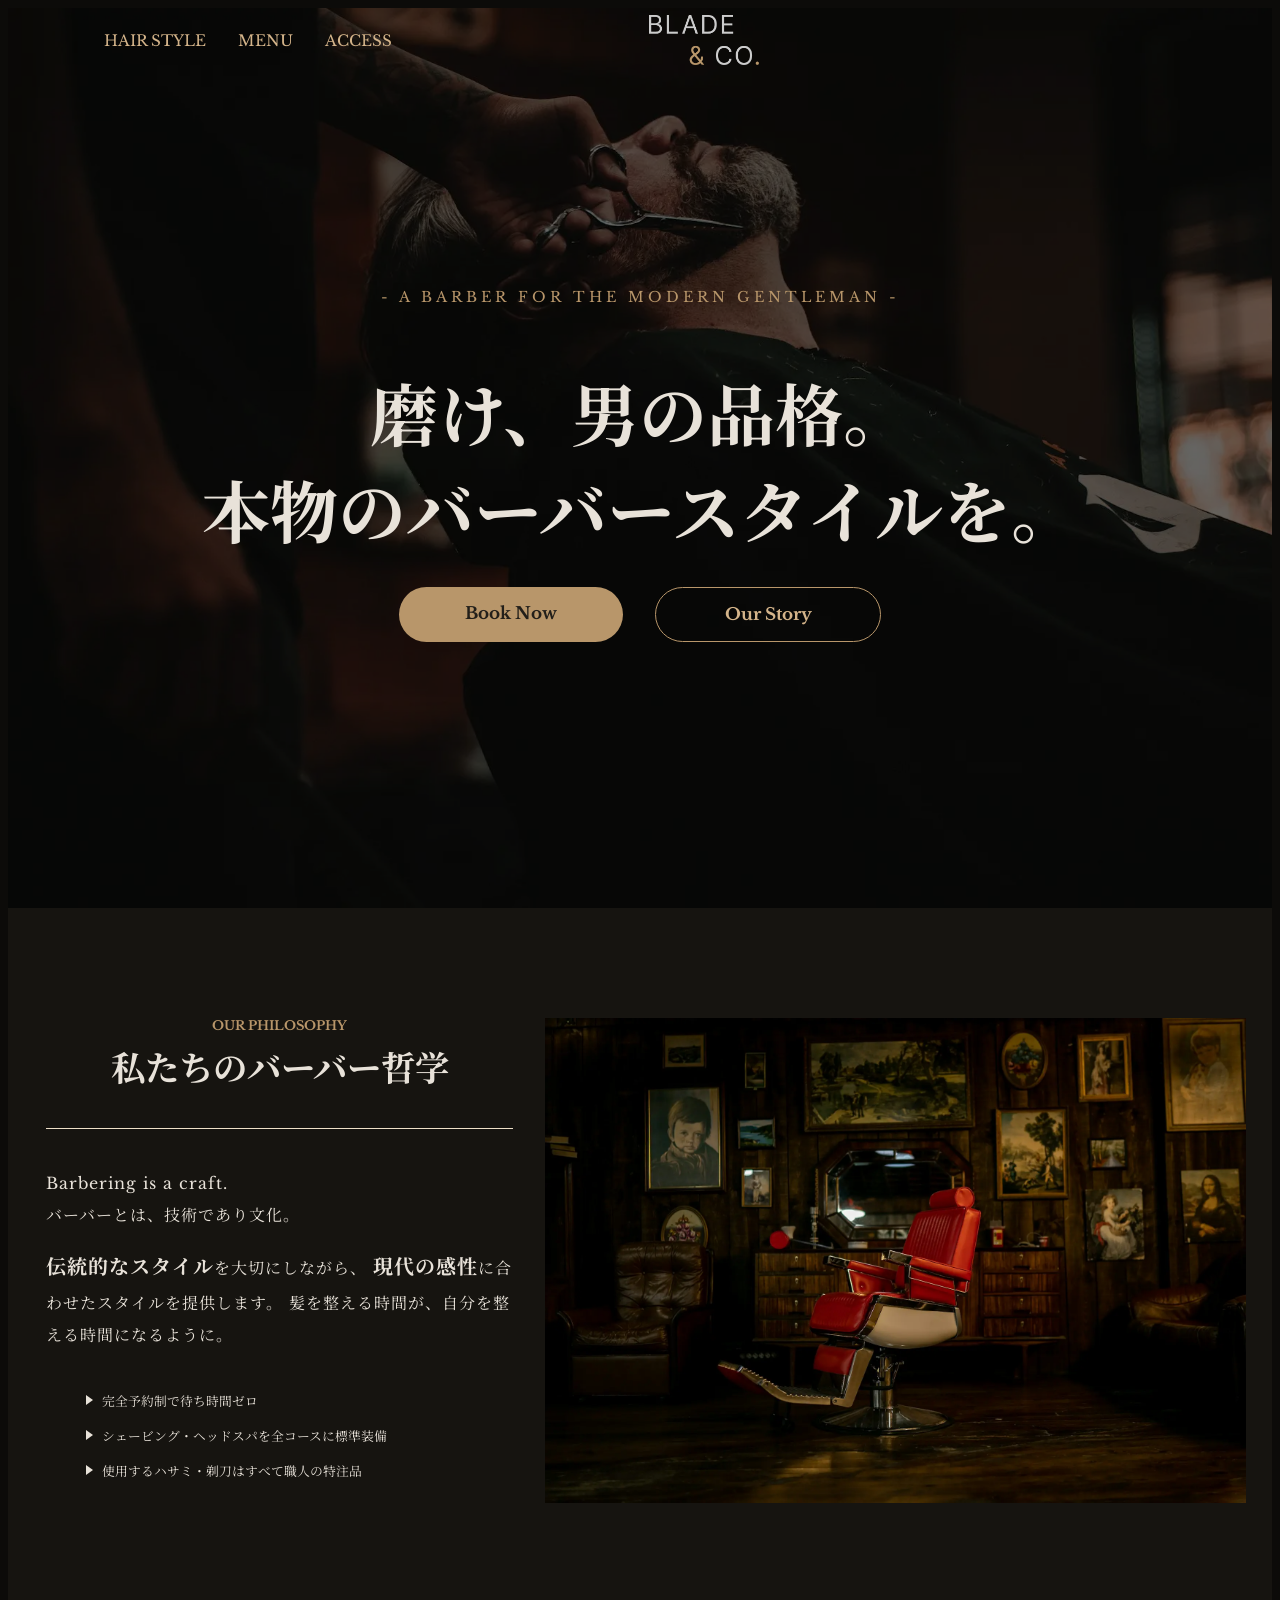
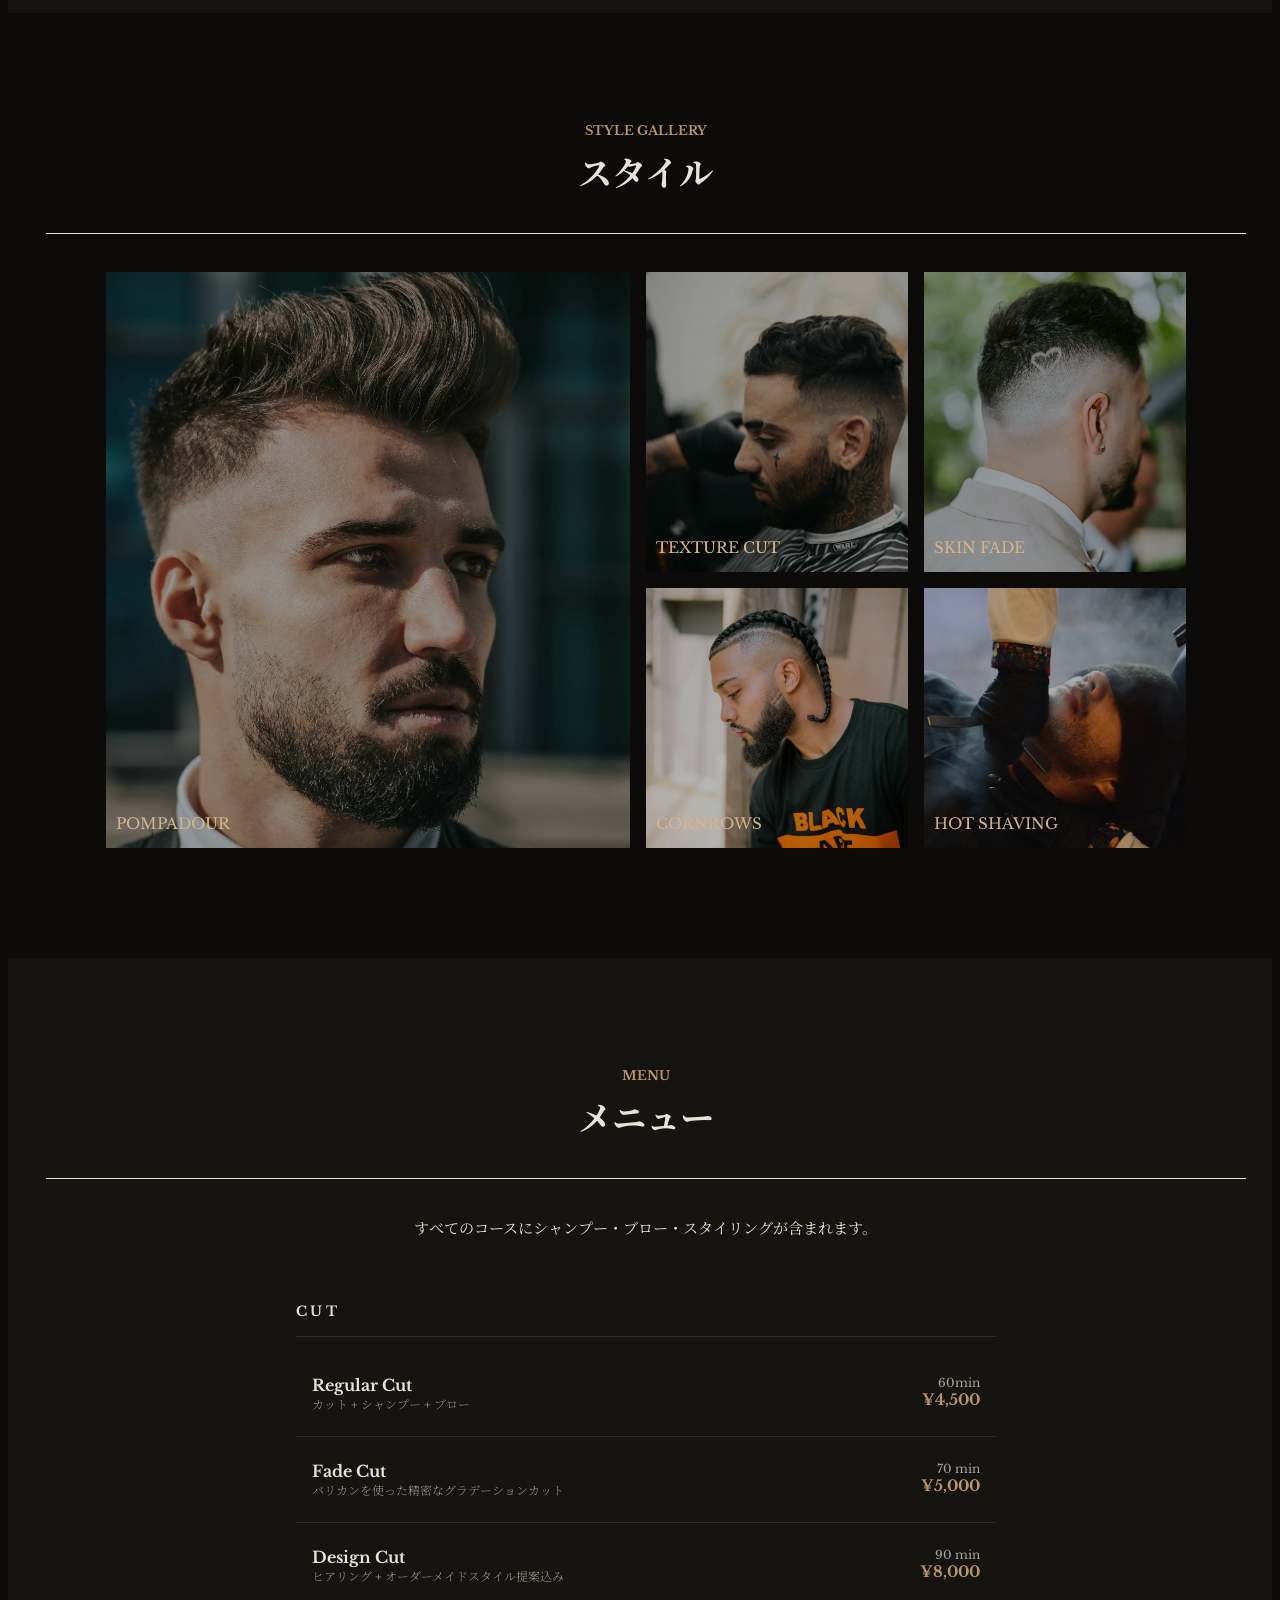
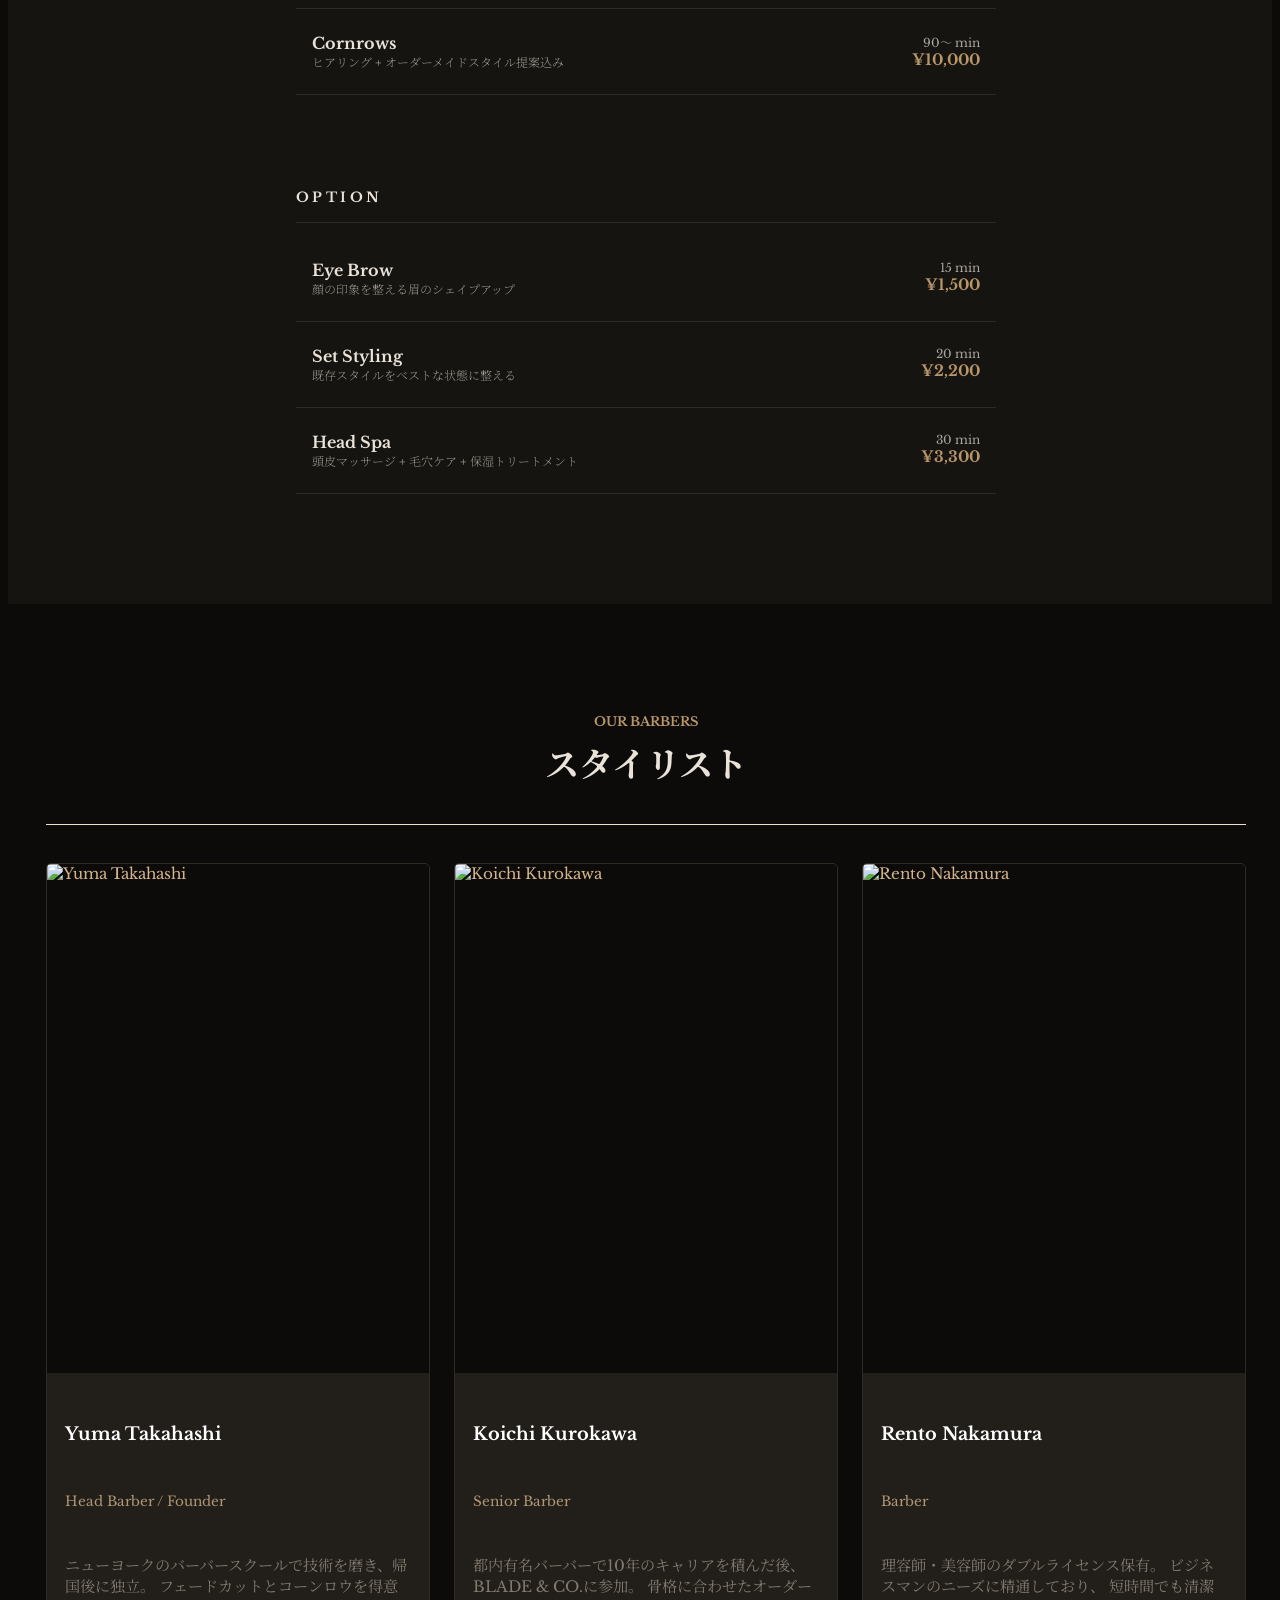
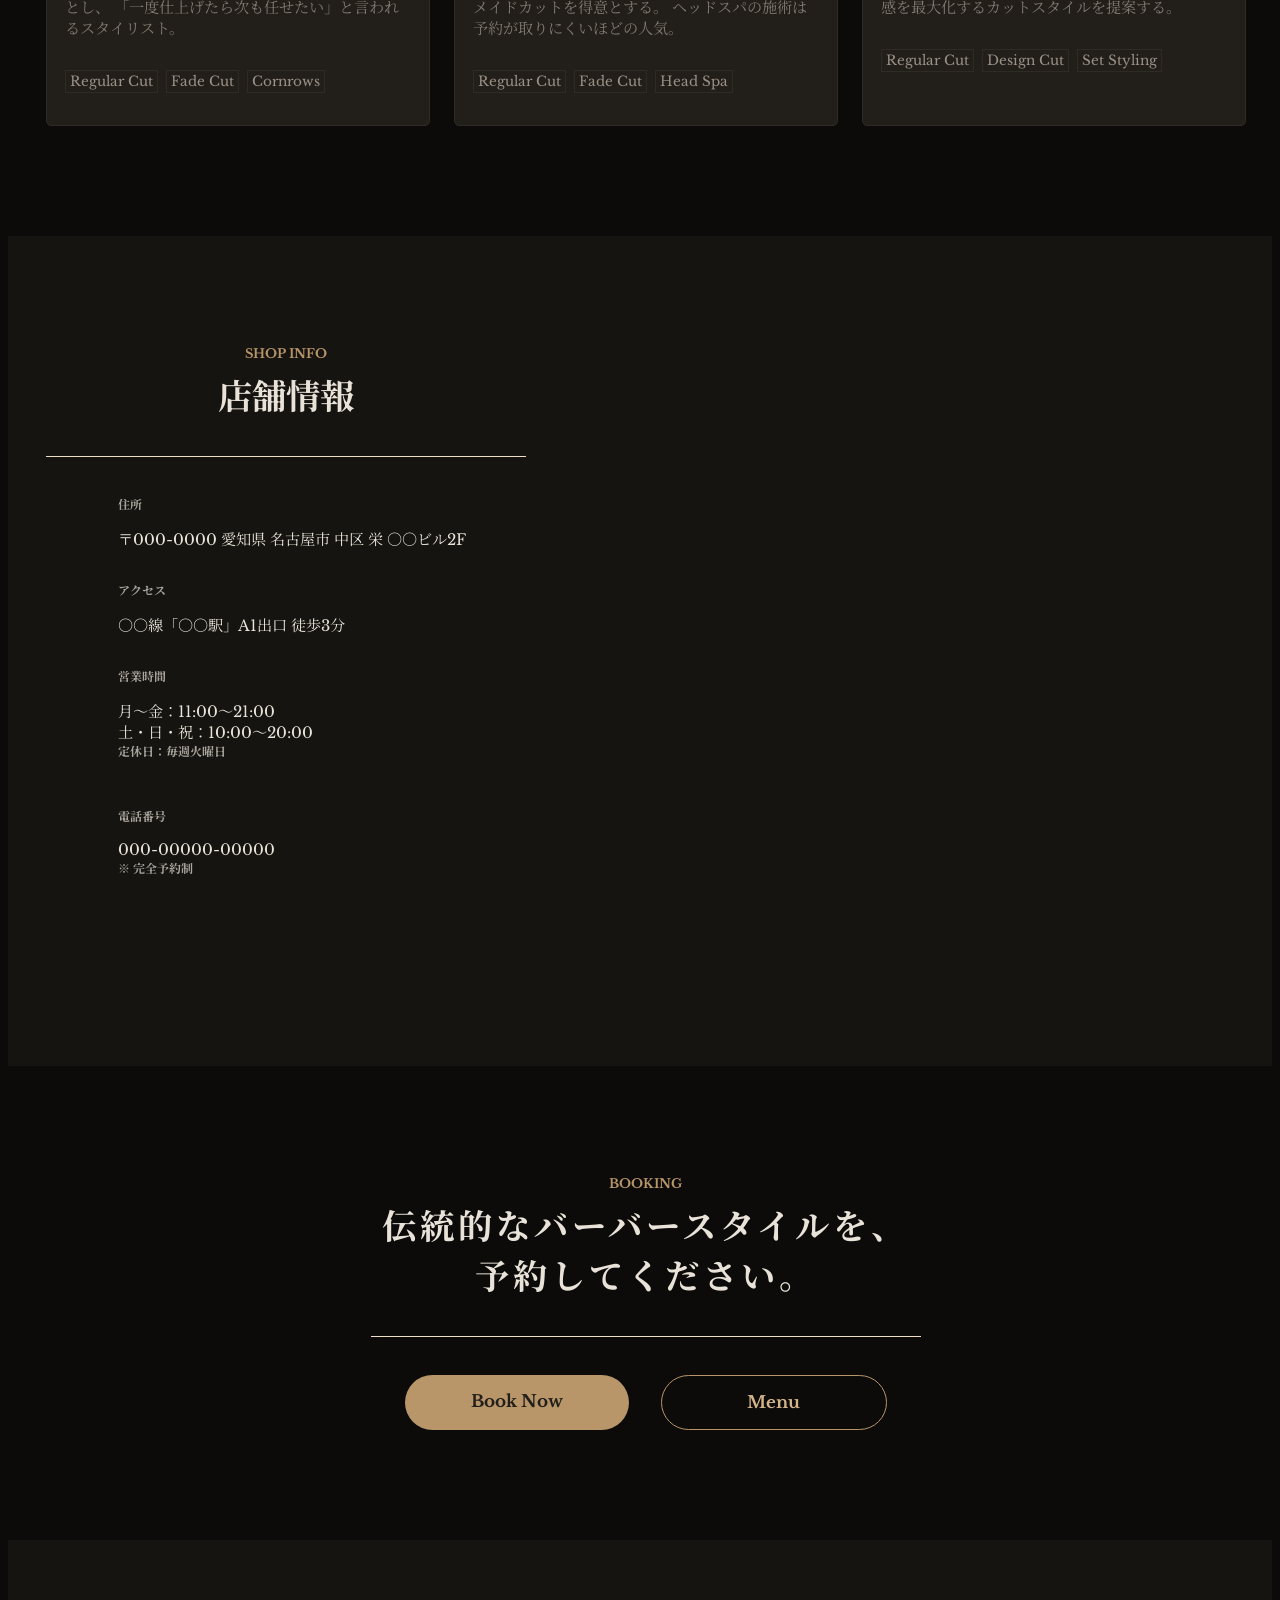
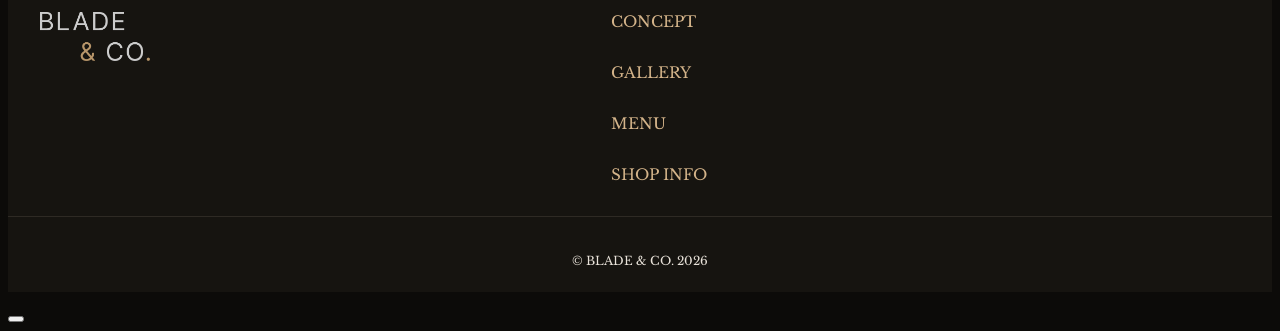
==== barber/index.html @ f77f66bb "Add files via upload" ====
<!DOCTYPE html>
<html lang="ja">
<head>
    <meta charset="UTF-8">
    <title>BLADE & CO. | 大人の男のためのバーバーショップ</title>
    <meta name="viewport" content="width=device-width, initial-scale=1.0">
    <meta name="description" content="名古屋のバーバーショップ。本物志向の男性に向けた、洗練されたカットとシェービングを提供。余白と静けさにこだわった空間で、清潔感と品格を磨く特別な時間を。">

    <link rel="icon" href="img/kaori-a-LawKgtILJFE-unsplash.png">
    <link rel="stylesheet" href="https://unpkg.com/ress/dist/ress.min.css">
    <link href="https://use.fontawesome.com/releases/v7.2.0/css/all.css" rel="stylesheet">
    <link rel="preconnect" href="https://fonts.googleapis.com">
    <link rel="preconnect" href="https://fonts.gstatic.com" crossorigin>
    <link href="https://fonts.googleapis.com/css2?family=Libre+Baskerville:ital,wght@0,400..700;1,400..700&family=Noto+Serif+JP:wght@200..900&display=swap" rel="stylesheet">
    <link rel="stylesheet" href="css/style.css">
</head>
<body>
    <!-- ============================================================
    #01 HEADER（NAVBAR）
    ============================================================ -->
    <header class="header">
        <nav class="header__nav js-nav">
            <ul class="header__menu js-menu">
                <li><a href="#gallery">HAIR STYLE</a></li>
                <li><a href="#menu">MENU</a></li>
                <li><a href="#info">ACCESS</a></li>
            </ul>

            <div class="header__logo logo">
                <img src="img/blade-co-logo.png" alt="BRADE & CO.">
            </div>

            <ul class="header__sns sns">
                <li><a href="#" target="_blank" rel="noopener noreferrer" aria-label="LINE"><i class="sns__icon fa-brands fa-line"></i></a></li>
                <li><a href="#" target="_blank" rel="noopener noreferrer" aria-label="Instagram"><i class="sns__icon fa-brands fa-square-instagram"></i></a></li>
                <li><a href="#" target="_blank" rel="noopener noreferrer" aria-label="FaceBook"><i class="sns__icon fa-brands fa-square-facebook"></i></a></li>
            </ul>

            <div class="header__toggle js-toggle">
                <span></span>
                <span></span>
                <span></span>
            </div>

            <div class="header__mask js-mask"></div>
        </nav>
    </header>

    <!-- ============================================================
    #02 HERO
    ============================================================ -->
    <section class="hero">
        <div class="hero__inner">
            <p class="hero__lead fadein delay1">- A BARBER FOR THE MODERN GENTLEMAN -</p>
            <h1 class="hero__title fadein delay2">
                磨け、男の品格。<br>
                本物のバーバースタイルを。
            </h1>
            <div class="btns hero__btns fadein delay3">
                <a href="#cta" class="button button--gold">Book Now</a>
                <a href="#concept" class="button button--line">Our Story</a>
            </div>
        </div>
    </section>

    <!-- ============================================================
    #03 CONCEPT
    ============================================================ -->
    <section id="concept" class="section concept">
        <div class="wrapper">
            <div class="concept__list">
                <div class="concept__item">
                    <h2 class="sec__header">
                        <span class="sec__tag">OUR PHILOSOPHY</span>
                        <span class="sec__title">私たちのバーバー哲学</span>
                    </h2>
                    <div class="concept__text">
                        <p>
                            Barbering is a craft.<br>
                            バーバーとは、技術であり文化。
                        </p>
                        <p>
                            <strong>伝統的なスタイル</strong>を大切にしながら、
                            <strong>現代の感性</strong>に合わせたスタイルを提供します。
                            髪を整える時間が、自分を整える時間になるように。
                        </p>
                    </div>
                    <ul class="concept__detail">
                        <li>完全予約制で待ち時間ゼロ</li>
                        <li>シェービング・ヘッドスパを全コースに標準装備</li>
                        <li>使用するハサミ・剃刀はすべて職人の特注品</li>
                    </ul>
                </div>

                <!-- クラシカルな雰囲気の店内画像の貼り付け -->
                <div class="concept__image">
                    <img src="img/andre-reis-1_DAlXy0wng-unsplash.webp" alt="クラシックスタイルのバーバーショップ内観">
                </div>
            </div>
        </div>
    </section>

    <!-- ============================================================
    #04 STYLE GALLERY
    ============================================================ -->
    <section id="gallery" class="section gallery">
        <div class="wrapper">
            <h2 class="sec__header">
                <span class="sec__tag">STYLE GALLERY</span>
                <span class="sec__title">スタイル</span>
            </h2>
            <div class="gallery__box">
                <!-- 左大1枚 -->
                <div class="gallery__item gallery__item--large"><a href="#">
                    <img src="img/damian-barczak-5st86wYikQQ-unsplash.webp" alt="ポンパドール">
                    <p class="gallery__title">POMPADOUR</p>
                </a></div>

                <!-- 右上2枚（横並び） -->
                <div class="gallery__item"><a href="#">
                    <img src="img/eye-speak-7GH0B02mBtU-unsplash.webp" alt="テクスチャーカット">
                    <p class="gallery__title">TEXTURE CUT</p>
                </a></div>
                <div class="gallery__item"><a href="#">
                    <img src="img/mohamed-b-SHA-8AjZOeY-unsplash.webp" alt="スキンフェード">
                    <p class="gallery__title">SKIN FADE</p>
                </a></div>

                <!-- 右下2枚（横並び） -->
                <div class="gallery__item"><a href="#">
                    <img src="img/brock-wegner-p8VRa8Z7MEQ-unsplash.webp" alt="コーンロウ">
                    <p class="gallery__title">CORNROWS</p>
                </a></div>
                <div class="gallery__item"><a href="#">
                    <img src="img/antonio-reynoso-1Ig9rw7aC5g-unsplash.webp" alt="ホットシェービング">
                    <p class="gallery__title">HOT SHAVING</p>
                </a></div>
            </div>
        </div>
    </section>

    <!-- ============================================================
    #05 MENU
    ============================================================ -->
    <section id="menu" class="section menu">
        <div class="wrapper">
            <h2 class="sec__header">
                <span class="sec__tag">MENU</span>
                <span class="sec__title">メニュー</span>
            </h2>
            <p>すべてのコースにシャンプー・ブロー・スタイリングが含まれます。</p>

            <div class="menu__container">
                <div class="menu__category">
                    <h3 class="menu__title">Cut</h3>
                    <dl class="menu__list">
                        <dt class="menu__left">
                            <strong>Regular Cut</strong>
                            <span>カット + シャンプー + ブロー</span>
                        </dt>
                        <dd class="menu__right">
                            <span>60min</span>
                            <strong>¥4,500</strong>
                        </dd>
                    </dl>

                    <dl class="menu__list">
                        <dt class="menu__left">
                            <strong>Fade Cut</strong>
                            <span>バリカンを使った精密なグラデーションカット</span>
                        </dt>
                        <dd class="menu__right">
                            <span>70 min</span>
                            <strong>¥5,000</strong>
                        </dd>
                    </dl>

                    <dl class="menu__list">
                        <dt class="menu__left">
                            <strong>Design Cut</strong>
                            <span>ヒアリング + オーダーメイドスタイル提案込み</span>
                        </dt>
                        <dd class="menu__right">
                            <span>90 min</span>
                            <strong>¥8,000</strong>
                        </dd>
                    </dl>

                    <dl class="menu__list">
                        <dt class="menu__left">
                            <strong>Cornrows</strong>
                            <span>ヒアリング + オーダーメイドスタイル提案込み</span>
                        </dt>
                        <dd class="menu__right">
                            <span>90〜 min</span>
                            <strong>¥10,000</strong>
                        </dd>
                    </dl>
                </div>

                <div class="menu__category">
                    <h3 class="menu__title">Option</h3>
                    <dl class="menu__list">
                        <dt class="menu__left">
                            <strong>Eye Brow</strong>
                            <span>顔の印象を整える眉のシェイプアップ</span>
                        </dt>
                        <dd class="menu__right">
                            <span>15 min</span>
                            <strong>¥1,500</strong>
                        </dd>
                    </dl>

                    <dl class="menu__list">
                        <dt class="menu__left">
                            <strong>Set Styling</strong>
                            <span>既存スタイルをベストな状態に整える</span>
                        </dt>
                        <dd class="menu__right">
                            <span>20 min</span>
                            <strong>¥2,200</strong>
                        </dd>
                    </dl>
                    
                    <dl class="menu__list">
                        <dt class="menu__left">
                            <strong>Head Spa</strong>
                            <span>頭皮マッサージ + 毛穴ケア + 保湿トリートメント</span>
                        </dt>
                        <dd class="menu__right">
                            <span>30 min</span>
                            <strong>¥3,300</strong>
                        </dd>
                    </dl>
                </div>
            </div>
        </div>
    </section>

    <!-- ============================================================
    #06 BARBER
    ============================================================ -->
    <section id="barber" class="section barber">
        <div class="wrapper">
            <h2 class="sec__header">
                <span class="sec__tag">OUR BARBERS</span>
                <span class="sec__title">スタイリスト</span>
            </h2>
            <div class="barber__box">
                <!-- バーバーカード 1（左側表示） -->
                <div class="barber__card barber__card--left"><a href="#">
                    <div class="barber__image">
                        <img src="" alt="Yuma Takahashi">
                    </div>
                    <div class="barber__info">
                        <h3 class="barber__name">Yuma Takahashi</h3>
                        <p class="barber__position">Head Barber / Founder</p>
                        <p class="barber__text">
                            ニューヨークのバーバースクールで技術を磨き、帰国後に独立。
                            フェードカットとコーンロウを得意とし、
                            「一度仕上げたら次も任せたい」と言われるスタイリスト。
                        </p>

                        <div class="barber__tags">
                            <span>Regular Cut</span>
                            <span>Fade Cut</span>
                            <span>Cornrows</span>
                        </div>
                    </div>
                </a></div>

                <!-- バーバーカード 2（センター表示） -->
                <div class="barber__card barber__card--center"><a href="#">
                    <div class="barber__image">
                        <img src="" alt="Koichi Kurokawa">
                    </div>
                    <div class="barber__info">
                        <h3 class="barber__name">Koichi Kurokawa</h3>
                        <p class="barber__position">Senior Barber</p>
                        <p class="barber__text">
                            都内有名バーバーで10年のキャリアを積んだ後、BLADE & CO.に参加。
                            骨格に合わせたオーダーメイドカットを得意とする。
                            ヘッドスパの施術は予約が取りにくいほどの人気。
                        </p>

                        <div class="barber__tags">
                            <span>Regular Cut</span>
                            <span>Fade Cut</span>
                            <span>Head Spa</span>
                        </div>
                    </div>
                </a></div>

                <!-- バーバーカード 3（右側表示） -->
                <div class="barber__card barber__card--right"><a href="#">
                    <div class="barber__image">
                        <img src="" alt="Rento Nakamura">
                    </div>
                    <div class="barber__info">
                        <h3 class="barber__name">Rento Nakamura</h3>
                        <p class="barber__position">Barber</p>
                        <p class="barber__text">
                            理容師・美容師のダブルライセンス保有。
                            ビジネスマンのニーズに精通しており、
                            短時間でも清潔感を最大化するカットスタイルを提案する。
                        </p>

                        <div class="barber__tags">
                            <span>Regular Cut</span>
                            <span>Design Cut</span>
                            <span>Set Styling</span>
                        </div>
                    </div>
                </a></div>
            </div>
        </div>
    </section>

    <!-- ============================================================
    #07 SHOP INFO
    ============================================================ -->
    <section id="info" class="section info">
        <div class="wrapper">
            <div class="info__list">
                <div class="info__item">
                    <h2 class="sec__header">
                        <span class="sec__tag">SHOP INFO</span>
                        <span class="sec__title">店舗情報</span>
                    </h2>
                    <div class="info__addr">
                        <dl>
                            <dt><i class="info__icon fa-solid fa-map-pin"></i></dt>
                            <dd>
                                <strong>住所</strong>
                                <span>〒000-0000 愛知県 名古屋市 中区 栄 ○○ビル2F</span>
                            </dd>
                        </dl>
                        <dl>
                            <dt><i class="info__icon fa-solid fa-train"></i></dt>
                            <dd>
                                <strong>アクセス</strong>
                                <span>○○線「○○駅」A1出口 徒歩3分</span>
                            </dd>
                        </dl>
                        <dl>
                            <dt><i class="info__icon fa-solid fa-clock"></i></dt>
                            <dd>
                                <strong>営業時間</strong>
                                <span>
                                    月〜金：11:00〜21:00<br>
                                    土・日・祝：10:00〜20:00<br>
                                </span>
                                <strong>定休日：毎週火曜日</strong>
                            </dd>
                        </dl>
                        <dl>
                            <dt><i class="info__icon fa-solid fa-phone"></i></dt>
                            <dd>
                                <strong>電話番号</strong>
                                <span>000-00000-00000</span>
                                <strong>※ 完全予約制</strong>
                            </dd>
                        </dl>
                    </div>
                    <ul class="info__sns sns">
                        <li><a href="#" target="_blank" rel="noopener noreferrer" aria-label="LINE"><i class="sns__icon fa-brands fa-line"></i></a></li>
                        <li><a href="#" target="_blank" rel="noopener noreferrer" aria-label="Instagram"><i class="sns__icon fa-brands fa-square-instagram"></i></a></li>
                        <li><a href="#" target="_blank" rel="noopener noreferrer" aria-label="FaceBook"><i class="sns__icon fa-brands fa-square-facebook"></i></a></li>
                    </ul>
                </div>

                <div class="info__map">
                    <!-- Google Mapの貼り付け -->
                    <iframe src="https://www.google.com/maps/embed?pb=!1m18!1m12!1m3!1d35483.13935622162!2d136.92358907944157!3d35.17642114185472!2m3!1f0!2f0!3f0!3m2!1i1024!2i768!4f13.1!3m3!1m2!1s0x600370d14c8d9e6b%3A0xeb12333b3b1af460!2z5qCE6aeF!5e0!3m2!1sja!2sjp!4v1775597092348!5m2!1sja!2sjp" style="border:0;" allowfullscreen="" loading="lazy" referrerpolicy="no-referrer-when-downgrade"></iframe>
                </div>
            </div>
        </div>
    </section>

    <!-- ============================================================
    #08 CTA
    ============================================================ -->
    <section id="cta" class="section cta">
        <div class="wrapper">
            <h2 class="sec__header">
                <span class="sec__tag">BOOKING</span>
                <span class="sec__title">伝統的なバーバースタイルを、予約してください。</span>
            </h2>
            <div class="btns cta__btns">
                <a href="#info" class="button button--gold">Book Now</a>
                <a href="#menu" class="button button--line">Menu</a>
            </div>
        </div>
    </section>

    <!-- ============================================================
    #09 FOOTER
    ============================================================ -->
    <footer class="footer">
        <div class="wrapper footer__inner">
            <div class="logo footer__logo">
                <img src="img/blade-co-logo.png" alt="BRADE & CO.">
            </div>
            <nav class="footer__nav">
                <a href="#concept">CONCEPT</a>
                <a href="#gallery">GALLERY</a>
                <a href="#menu">MENU</a>
                <a href="#info">SHOP INFO</a>
            </nav>
            <ul class="footer__sns sns">
                <li><a href="#" target="_blank" rel="noopener noreferrer" aria-label="LINE"><i class="sns__icon fa-brands fa-line"></i></a></li>
                <li><a href="#" target="_blank" rel="noopener noreferrer" aria-label="Instagram"><i class="sns__icon fa-brands fa-square-instagram"></i></a></li>
                <li><a href="#" target="_blank" rel="noopener noreferrer" aria-label="FaceBook"><i class="sns__icon fa-brands fa-square-facebook"></i></a></li>
            </ul>
        </div>
        <p class="copyright">© BLADE & CO. 2026</p>
    </footer>

    <!-- ============================================================
    BACK TO TOP
    スクロール400px以上で .visible → 表示
    ============================================================ -->
    <button id="backToTop" class="back__top js-back" aria-label="ページトップへ戻る">
        <i class="back__icon fa-solid fa-angles-up"></i>
    </button>

    <script src="js/main.js"></script>
</body>
</html>

<!--------- --------- ---------
コード仕様

・コンセプト
デザイン全体を通じて貫いているのは、「削ぎ落とし」の美学 です。
情報を詰め込まず、余白・静けさ・精密さを演出することで「ここは本物の職人の場所だ」という空気感を作っています。

・ターゲット層
清潔感を大切にしたり自分の見せ方にこだわりを持つ大人の男性

カラーパレット
Copy
:root{
    --gold:        #B8966A;
    --gold-light:  #D4B48A;
    --gold-pale:   #EEE0C8;
    --black:       #0C0B09;
    --dark:        #161410;
    --mid-dark:    #221F1A;
    --border:      #2E2A24;
}
黒は「無駄のなさ・本格感・男らしさ」を表す最強の色。 ゴールドは「高級感・こだわり・本物」の普遍的なサインです。
この組み合わせはバーバーショップのブランディングとして世界的に定番であり、「どんな写真を入れても世界観が崩れない」安定感があります。

・デザインの狙い
①「MENU」
メニューをリスト形式で「料金表」のニュアンスを強く演出し、右端に時間と価格を整然と並べることで「プロフェッショナルの価格設定」感と
ホバー時に薄いゴールドのハイライトでさりげない高級感を。

②「BARBER」
スタイリストのカードは縦長カード（3:4比率）で、スタッフの顔・上半身写真が品格が与える。
スキルタグは、ホバー時にゴールドのボーダーに変化し「能力の可視化」で安心と信頼を与える。

③「CTA」
フォームを設置しないのが重要。バーバーショップの予約は「外部の予約システム」や「電話」が一般的なので、
CTAボタンで外部リンクへ誘導する設計に。

--------- --------- --------->
---- barber/css/style.css ----
/* ============================================================
    BLADE & CO./css/style.css — BLADE & CO.
    大人の男のためのバーバーショップ LP
    ============================================================

    目次
    0.  COLOR
    1.  BASE STYLE
    2.  LAYOUT
    3.  BUTTON
    4.  HEADER（NAVBAR）
    5.  HERO
    6.  CONCEPT
    7.  STYLE GALLERY
    8.  MENU
    9.  BARBER
    10. SHOP INFO
    11. CTA
    12. FOOTER / BACK TO TOP
    13. レスポンシブ
    
============================================================ */

/* =======================
COLOR
======================= */
:root{
    /* ---- メインカラー ---- */
    --gold:        #B8966A;   /* ゴールド（メインアクセント）        */
    --gold-light:  #D4B48A;   /* ライトゴールド（hover・装飾）      */
    --gold-pale:   #EEE0C8;   /* ペールゴールド（下線・薄い装飾）       */

    /* ---- ベースカラー ---- */
    --black:       #0C0B09;   /* 最も深い黒（背景・強調）            */
    --dark:        #161410;   /* ダーク背景（セクション交互）        */
    --mid-dark:    #221F1A;   /* 中間ダーク（カード・フォーム）      */
    --border:      #2E2A24;   /* ボーダー・区切り線                  */

    /* ---- テキストカラー ---- */
    --white:       #FFFFFF;
    --text-main:   #E8E2D9;   /* メインテキスト（オフホワイト）      */
    --text-mid:    #9A9187;   /* 中間テキスト（説明文・補助）        */
    --text-light:  #5C5550;   /* 薄いテキスト（メタ情報・注記）      */
}

/* =======================
#01 BASE STYLE
======================= */
html{
    font-size: 100%;
}
body{
    font-family: 'Libre Baskerville', 'Noto Serif JP', serif;
    background-color: var(--black);
    color: var(--text-main);
    font-size: 0.95rem;
}
img{
    max-width: 100%;
    display: block;
}
ul{
    list-style: none;
}
a{
    text-decoration: none;
    color: var(--gold-light);
}
.sns__icon, .info__icon, .back__icon{
    color: var(--gold);
}

/* =======================
#02 LAYOUT
======================= */
.logo{
    width: 110px;
    line-height: 1;
}
.header__logo{
    text-align: center;
}
.footer__logo{
    font-size: 1.25rem;
}
.section{
    padding: 110px 0;
}
.sns{
    font-size: 1.75rem;
    display: flex;
    gap: 16px;
}
.wrapper{
    width: 100%;
    max-width: 1200px;
    margin: 0 auto;
    padding: 0 3%;
}
.sec__header{
    text-align: center;
    margin: 0 auto 32px auto;
}
.sec__header::after{
    display: inline-block;
    text-align: center;
    content: "";
    width: 100%;
    height: 1px;
    background-color: var(--gold-pale);
}
.sec__header .sec__tag{
    display: block;
    color: var(--gold);
    font-size: 0.80rem;
    margin-bottom: 8px;
}
.sec__header .sec__title{
    display: block;
    font-size: 2.15rem;
    margin-bottom: 16px;
}
/* =======================
#03 BUTTON
======================= */
.btns{
    text-align: center;
    display: flex;
    flex-wrap: wrap;
    justify-content: center;
    gap: 32px;
}
.button{
    border-radius: 40px;
    font-weight: 700;
    font-size: 1.05rem;
    width:  160px;
    padding: 16px 32px;
    transition: all .5s ease;
}
.button--gold{
    background-color: var(--gold);
    color: var(--mid-dark);
}
.button--line{
    border: 1px solid var(--gold);
}
.button:hover{
    transform: translateY(-2px);
}
.sns__icon:hover{
    opacity: 0.7;
}

/* =======================
#04 HEADER（NAVBAR）
======================= */
.header{
    width: 100%;
    position: fixed;
    top: 0; left: 0;
    z-index: 70;
    background: transparent;
    transition: all .3s;
}
.header__nav{
    width: 100%;
    padding: 12px 5%;
    display: grid;
    grid-template-columns: 1fr auto 1fr;
    align-items: center;
}
.header__nav.is-scrolled{
    background-color: var(--border);
    padding: 12px 5%;
}
.header__menu{
    display: flex;
    gap: 32px;
    justify-self: start;
}
.header__sns{
    justify-self: end;
}
.header__toggle{
    display: none;
}
.header__mask{
    display: none;
}

/* =======================
#05 HERO
======================= */
.hero{
    width: 100%; height: 100vh;
    background-image: url(../img/allef-vinicius-IvQeAVeJULw-unsplash.webp);
    background-position: center;
    background-repeat: no-repeat;
    background-size: cover;
    display: flex;
    align-items: center;
    text-align: center;
    position: relative;
}
.hero::before{
    content: "";
    position: absolute;
    inset: 0;
    background-color: rgba(0, 0, 0, 0.6);
}
.hero__inner{
    max-width: 880px;
    margin: 0 auto;
    position: relative;
    z-index: 60;
}
.hero__lead{
    font-family: 'Libre Baskerville', serif;
    color: var(--gold);
    letter-spacing: 4px;
    font-size: 0.90rem;
    margin-bottom: 20px;
    position: relative;
}
.hero__title{
    font-family: 'Noto Serif JP', serif;
    font-weight: bold;
    font-size: 4.25rem;
    margin-bottom: 30px;
}
.fadein{
    opacity: 0;
    transform: translateY(30px);
    animation: heroFade 1s .5s forwards;
}
@keyframes heroFade{
    to{
        opacity:1;
        transform:translateY(0);
    }
}
.delay1{
    animation-delay: .3s;
}
.delay2{
    animation-delay: .6s;
}
.delay3{
    animation-delay: .9s;
}

/* =======================
#06 CONCEPT
======================= */
.concept{
    width: 100%;
    background-color: var(--dark);
}
.concept__list{
    display: grid;
    grid-template-columns: 1fr 1.5fr;
    gap: 32px;
}
.concept__text{
    letter-spacing: 1.0px;
    line-height: 2.0;
    font-size: 1.0rem;
    margin-bottom: 40px;
}
.concept__text strong{
    font-weight: 700;
    font-size: 1.25rem;
}
.concept__detail{
    font-size: 0.80rem;
}
.concept__detail li{
    position: relative;
    margin: 0 0 16px 16px;
}
.concept__detail li::before{
    content: "";
    width: 0; height: 0;
    border-style: solid;
    border-width: 5px 0 5px 7px;
    border-color: transparent transparent transparent var(--text-main);
    position: absolute;
    top: 20%; left: -16px; bottom: 0;
}
.concept__image{
    width: 100%; height: 100%;
}
.concept__image img{
    width: 100%; height: 100%;
    object-fit: cover;
}

/* =======================
#07 STYLE GALLERY
======================= */
.gallery{
    width: 100%;
}
.gallery__box{
    display: grid;
    grid-template-columns: 2fr repeat(2,1fr);
    grid-template-rows: 300px 260px;
    gap: 16px;
    padding: 0 5%;
}
.gallery__item--large{
    grid-row: 1/3;
}
.gallery__item{
    width: 100%; height: 100%;
    position: relative;
    transition: all .5s;
}
.gallery__item:hover{
    transform: scale(1.1);
}
.gallery__item img{
    width: 100%; height: 100%;
    object-fit: cover;
    display: block;
    transition: all .5s ease;
    opacity: 0.7;
}
.gallery__title{
    position: absolute;
    left: 10px; bottom: 0;
}

/* =======================
#08 MENU
======================= */
.menu{
    width: 100%;
    background-color: var(--dark);
}
.menu p{
    text-align: center;
    margin-bottom: 52px;
}
.menu__container{
    max-width: 700px;
    display: flex;
    flex-direction: column;
    gap: 40px;
    margin: 0 auto;
}
.menu__category{
    margin-bottom: 40px;
}
.menu__category:last-child{
    margin-bottom: 0;
}
.menu__title{
    font-size: 0.85rem;
    font-weight: 700;
    letter-spacing: 0.25em;
    text-transform: uppercase;
    border-bottom: 1px solid var(--border);
    padding-bottom: 16px;
}
.menu__list{
    display:grid;
    grid-template-columns: 1fr auto;
    border-bottom: 1px solid var(--border);
    padding: 24px 16px;
    margin:0 auto;
}
.menu__list:hover{
    background-color: var(--mid-dark);
}
.menu__left{
    text-align: left;
    font-weight: 100;
    font-size: 1.0rem;
}
.menu__right{
    text-align: right;
}
.menu__left span,
.menu__right span{
    display: block;
    font-size: 0.75rem;
    opacity: 0.7;
}
.menu__right strong{
    display: block;
    color: var(--gold);
}

/* =======================
#09 BARBER
======================= */
.barber{
    width: 100%;
}
.barber__box{
    display: grid;
    grid-template-columns: repeat(3, 1fr);
    gap: 24px;
}
.barber__card{
    background-color: var(--mid-dark);
    border: 1px solid var(--border);
    border-radius: 5px;
    cursor: pointer;
    overflow: hidden;
    transition: all .5s ease;
}
.barber__card:hover{
    transform: translateY(-8px);
    border: 1px solid var(--gold);
}
.barber__image{
    aspect-ratio: 3/4;
    overflow: hidden;
}
.barber__card img{
    width: 100%; height: 100%;
    background-color: var(--black);
    aspect-ratio: unset;
    object-fit: cover;
    object-position: top;
    transition: all .5s ease;
}
.barber__card:hover img{
    transform: scale(1.03);
}
.barber__info{
    display: flex;
    flex-direction: column;
    gap: 16px;
    padding: 32px 18px;
}
.barber__name{
    color: var(--white);
}
.barber__position{
    font-size: 0.85rem;
    opacity: 0.8;
}
.barber__text{
    color: var(--text-mid);
    opacity: 0.8;
}
.barber__tags{
    font-size: 0.85rem;
    display: flex;
    gap: 8px;
}
.barber__tags span{
    color: var(--text-mid);
    border: 1px solid var(--border);
    padding: 2px 4px;
}
.barber__card:hover .barber__tags span{
    color: var(--gold);
    border: 1px solid var(--gold);
}

/* =======================
#10 SHOP INFO
======================= */
.info{
    width: 100%;
    background-color: var(--dark);
}
.info__list{
    display: flex;
    justify-content: space-between;
    align-items: center;
}
.info__item{
    width: 40%;
}
.info__addr dl{
    display: flex;
    flex-wrap: wrap;
    gap: 32px;
    margin-bottom: 32px;
}
.info__addr .fa-solid{
    font-size: 1.5rem;
}
.info__addr dd{
    display: flex;
    flex-direction: column;
}
.info__addr dd strong{
    font-size: 0.75rem;
    padding-bottom: 16px;
    opacity: 0.7;
}
.info__sns{
    font-size: 2.0rem;
    gap: 32px;
}
.info__map{
    width: 50%; height: 100%;
}
.info__map iframe{
    width: 100%; height: 450px;
    filter: grayscale(1);
}

/* =======================
#11 CTA
======================= */
.cta{
    width: 100%;
}
.cta .sec__header{
    max-width: 550px;
}
.cta .sec__header .sec__title{
    letter-spacing: 0.25rem;
}

/* =======================
#12 FOOTER
======================= */
.footer{
    width: 100%;
    background-color: var(--dark);
    padding-top: 40px;
}
.footer__inner{
    display: flex;
    justify-content: space-between;
    align-items: flex-start;
    border-bottom: 1px solid var(--border);
    padding: 32px;
}
.footer__nav{
    display: flex;
    flex-direction: column;
}
.footer__nav a{
    margin-bottom: 32px;
}
.footer__nav a:last-child{
    margin-bottom: 0;
}
.footer .copyright{
    text-align: center;
    font-size: 0.75rem;
    padding: 24px 0;
}

/* =======================
BACK TO TOP
======================= */
.back__top{
    transition: all .5s ease;
}
.back__top.is-visual{
    position: fixed;
    right: 32px; bottom: 32px;
    width: 48px; height: 48px;
    background-color: var(--border);
    border-radius: 50px;
    z-index: 100;
}

/* =======================
#13 RESPONSE
======================= */
@media(max-width:1024px){

    /* =======================
    #02 LAYOUT
    ======================= */
    .wrapper{
        padding: 0 5%;
    }
    /* =======================
    #04 HEADER（NAVBAR）
    ======================= */
    .header__nav{
        padding: 12px 5%;
    }
   .js-nav.is-scrolled{
        background-color: var(--border);
        padding: 12px 5%;
    }
    .header__menu{
        width: 260px; height: 100vh;
        background-color: var(--black);
        display: flex;
        flex-direction: column;
        padding: 32px 6% 32px 3%;
        position: fixed;
        top: 0; left: -260px;
        z-index: 90;
        transition: all .7s;
    }
    .header__menu.is-open{
        left: 0;
    }
    .header__sns{
        display: none;
    }
    .header__toggle{
        display: block;
        width: 30px; height: 20px;
        position: absolute;
        top: 30px; right: 30px;
        z-index: 100;
        cursor: pointer;
        transition: all .5s ease;
    }
    .header__toggle span{
        background-color: var(--gold-light);
        width: 30px; height: 2px;
        position: absolute;
    }
    .header__toggle span:nth-of-type(1){
        top: 0;
        transition: all .5s ease;
    }
    .header__toggle span:nth-of-type(2){
        top: 10px;
        transition: all 1.0s ease;
    }
    .header__toggle span:nth-of-type(3){
        top: 20px;
        transition: all .5s ease;
    }
    .header__toggle.is-open span:nth-of-type(1){
        top: 10px;
        transform: rotate(225deg);
    }
    .header__toggle.is-open span:nth-of-type(2){
        transform: translateX(100px);
        opacity: 0;
    }
    .header__toggle.is-open span:nth-of-type(3){
        top: 10px;
        transform: rotate(-225deg);
    }
    .header__mask{
        transition: transform .7s ease;
    }
    .header__mask.is-open{
        display: block;
        width: 100%; height: 100vh;
        background-color: var(--mid-dark);
        opacity: 0.5;
        position: fixed;
        top: 0; left: 0;
        z-index: 80;
    }
    /* =======================
    #06 CONCEPT
    ======================= */
    .concept__list{
        grid-template-columns: 1fr;
        gap: 40px;
    }
    .concept__image{
        height: 400px; order: -1;
    }
    .concept__item{
        padding: 0 16%;
    }
    /* =======================
    #09 BARBER
    ======================= */
    .barber__box{
        grid-template-columns: repeat(2, 1fr);
    }
    /* =======================
    #10 SHOP INFO
    ======================= */
    .info__list{
        flex-direction: column;
    }
    .info__item,
    .info__map{
        width: 100%;
    }
    .info__item{
        margin-bottom: 32px;
    }
    /* =======================
    #12 FOOTER
    ======================= */
    .footer__inner{
    padding: 32px;
    }
}

@media(max-width:890px){
    /* =======================
    #03 BUTTON
    ======================= */
    .button{
        font-size: 1.0rem;
        padding: 15px 30px;
    }
    /* =======================
    #05 HERO
    ======================= */
    .hero__lead{
        font-size: 0.75rem;
    }
    .hero__title{
        font-size: 3.0rem;
    }
}

@media(max-width:640px){

    /* =======================
    #02 LAYOUT
    ======================= */
    .section{
        padding: 80px 0;
    }
    /* =======================
    #03 BUTTON
    ======================= */
    .btns{
        flex-direction: column;
    }
    .button{
        font-size: 0.85rem;
    }
    /* =======================
    #05 HERO
    ======================= */
    .hero{
        text-align: left;
    }
    .hero__lead{
        font-size: 0.5rem;
    }
    .hero__title{
        font-size: 2.0rem;
    }
    /* =======================
    #07 STYLE GALLERY
    ======================= */
    .gallery__box{
        grid-template-columns: 1fr;
        grid-template-rows: auto;
        gap: 32px;
    }
    .gallery__item{
        aspect-ratio: 4/3;
    }
    .gallery__item:hover{
        transform: scale(1.05);
    }
    .gallery__item--large{
        grid-column: auto;
    }
    /* =======================
    #09 BARBER
    ======================= */
    .barber__box{
        grid-template-columns: repeat(1, 1fr);
    }
    /* =======================
    #11 CTA
    ======================= */
    .cta__btns{
        align-items: center;
    }
    /* =======================
    #12 FOOTER
    ======================= */
    .footer__inner{
        flex-direction: column;
        gap: 32px;
        align-items: center;
    }
}
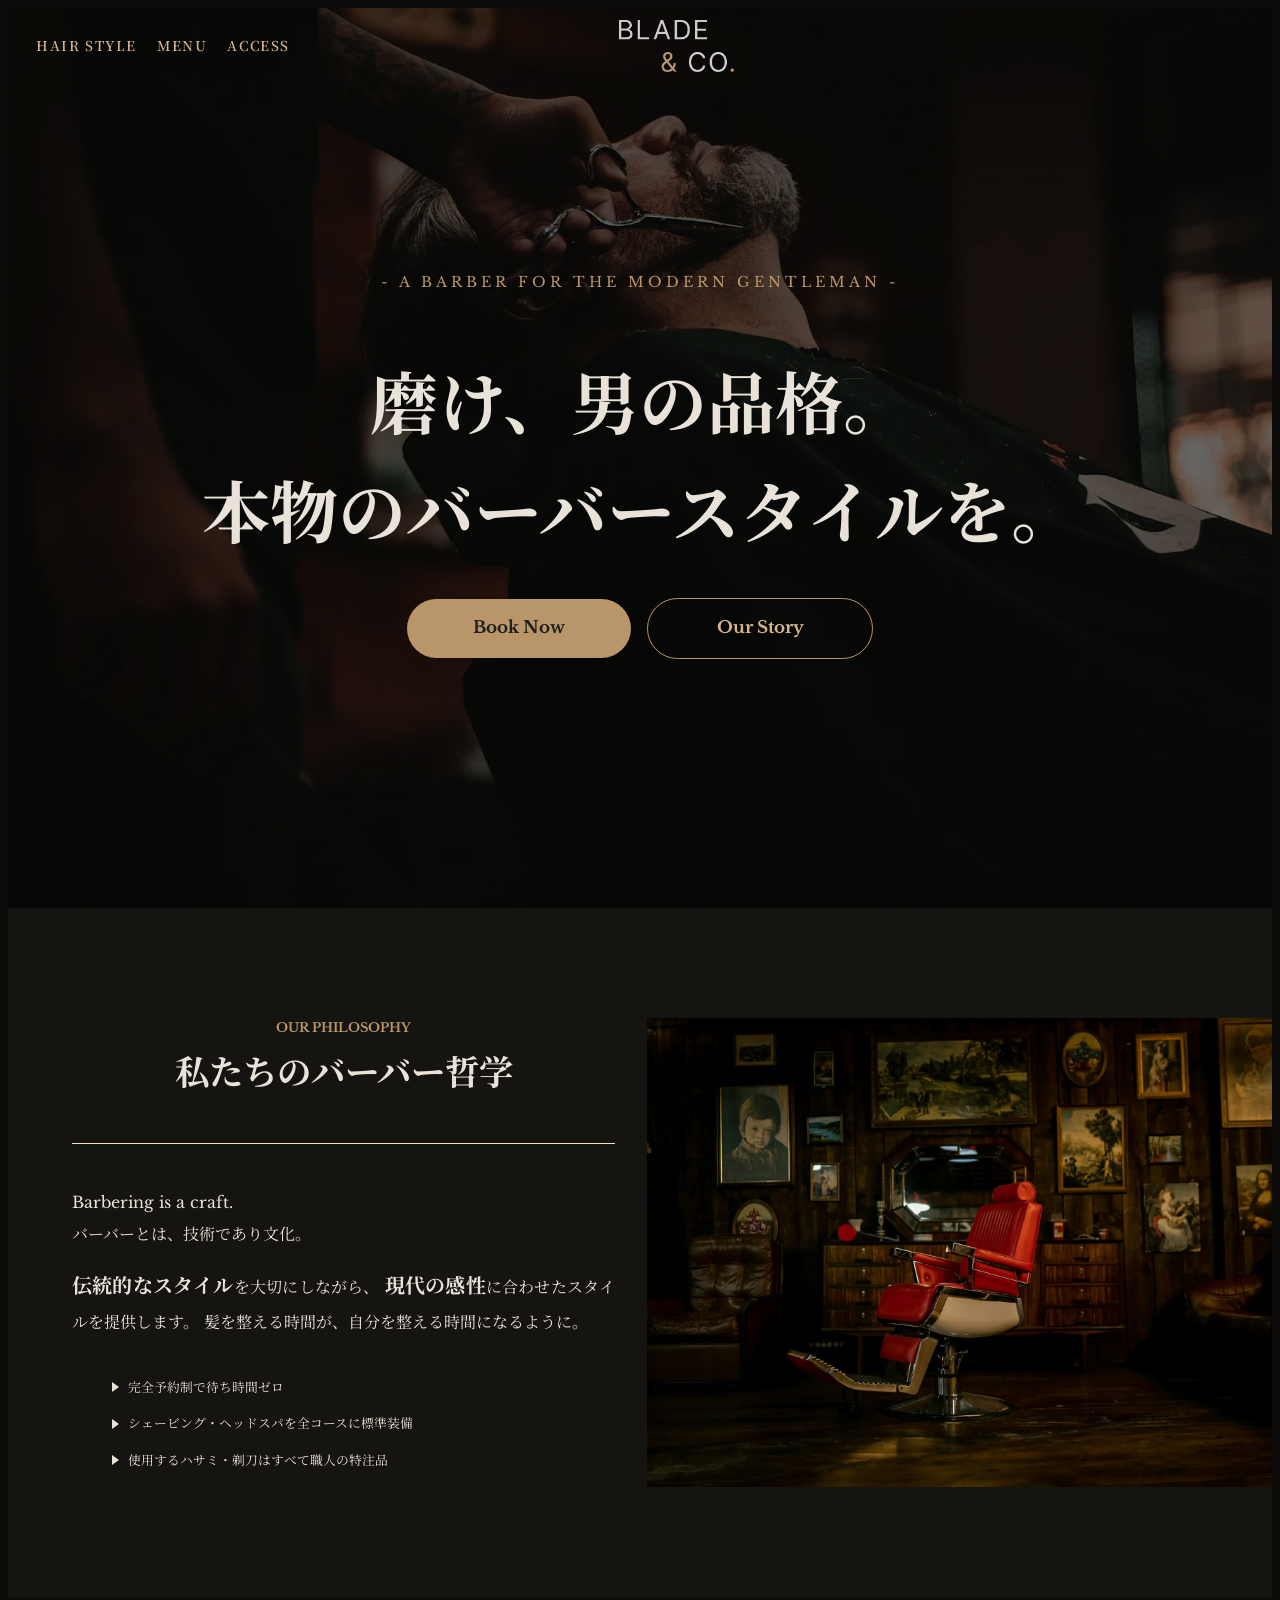
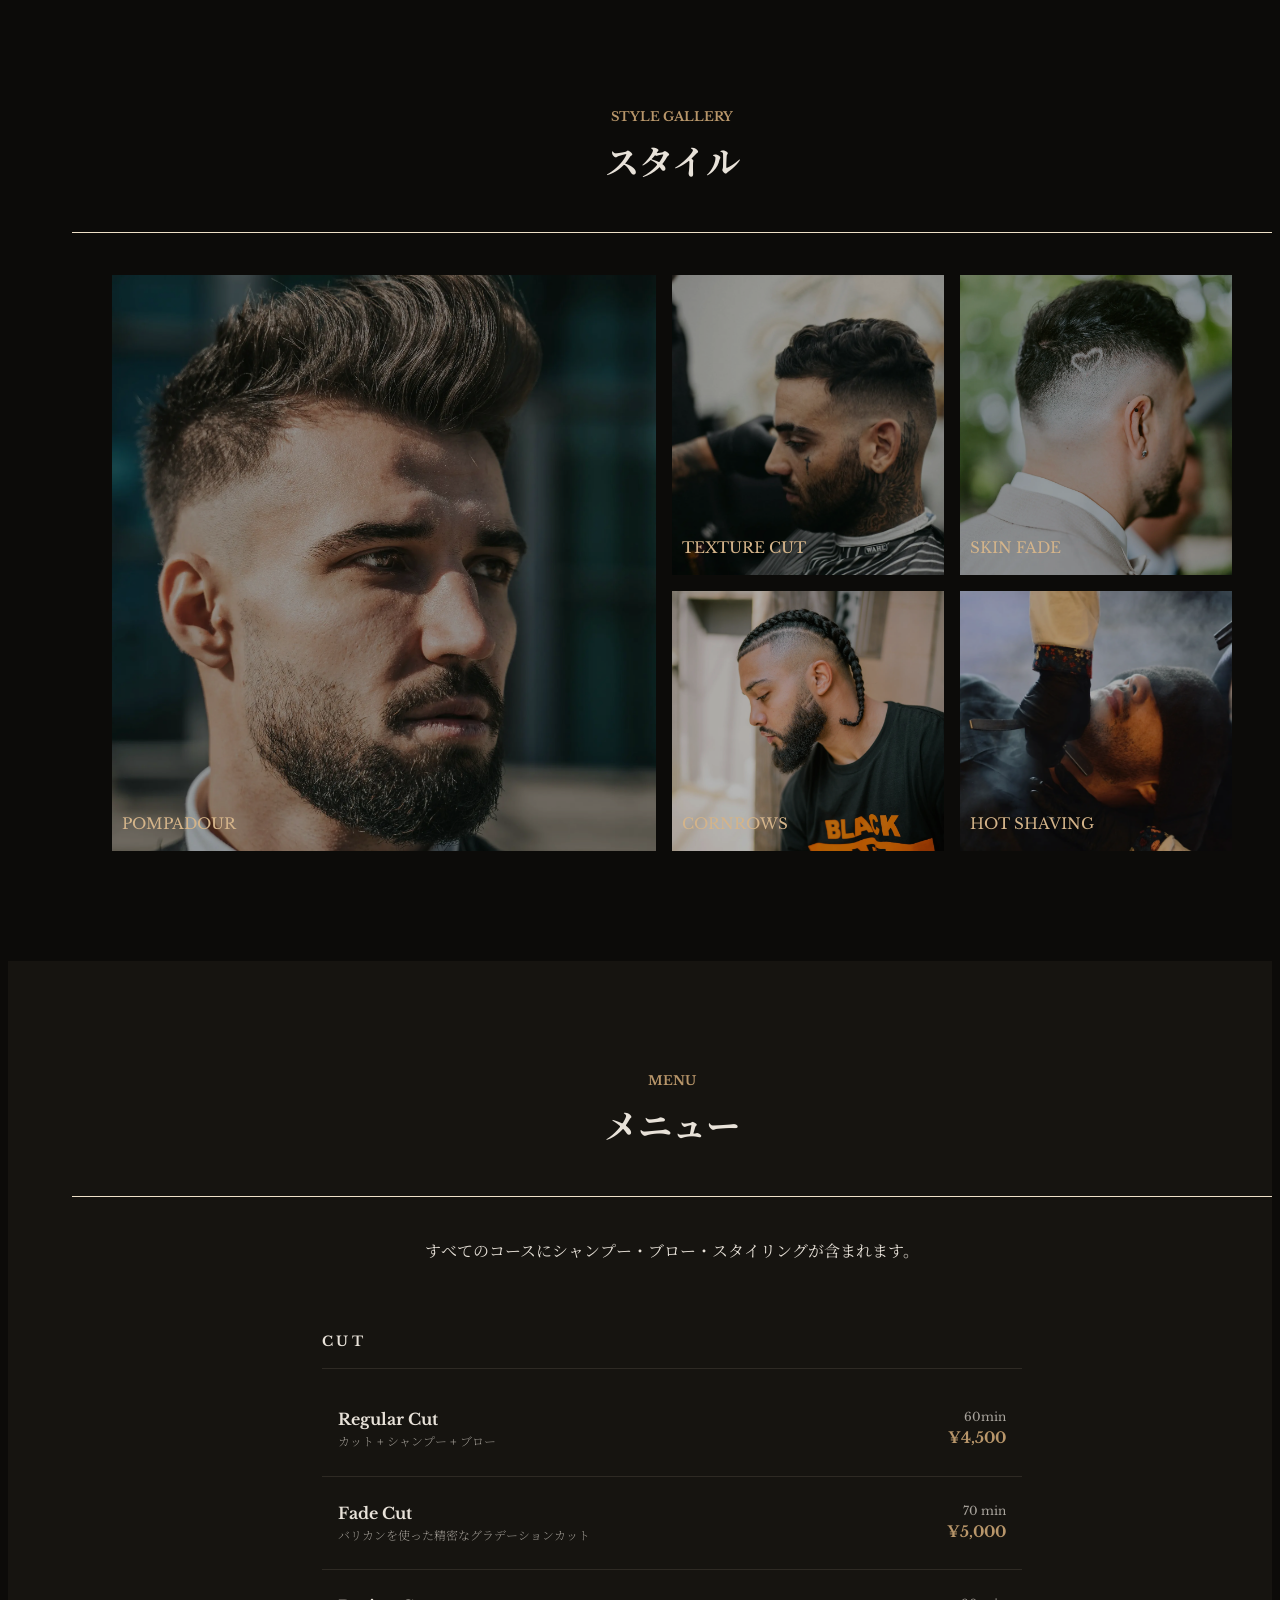
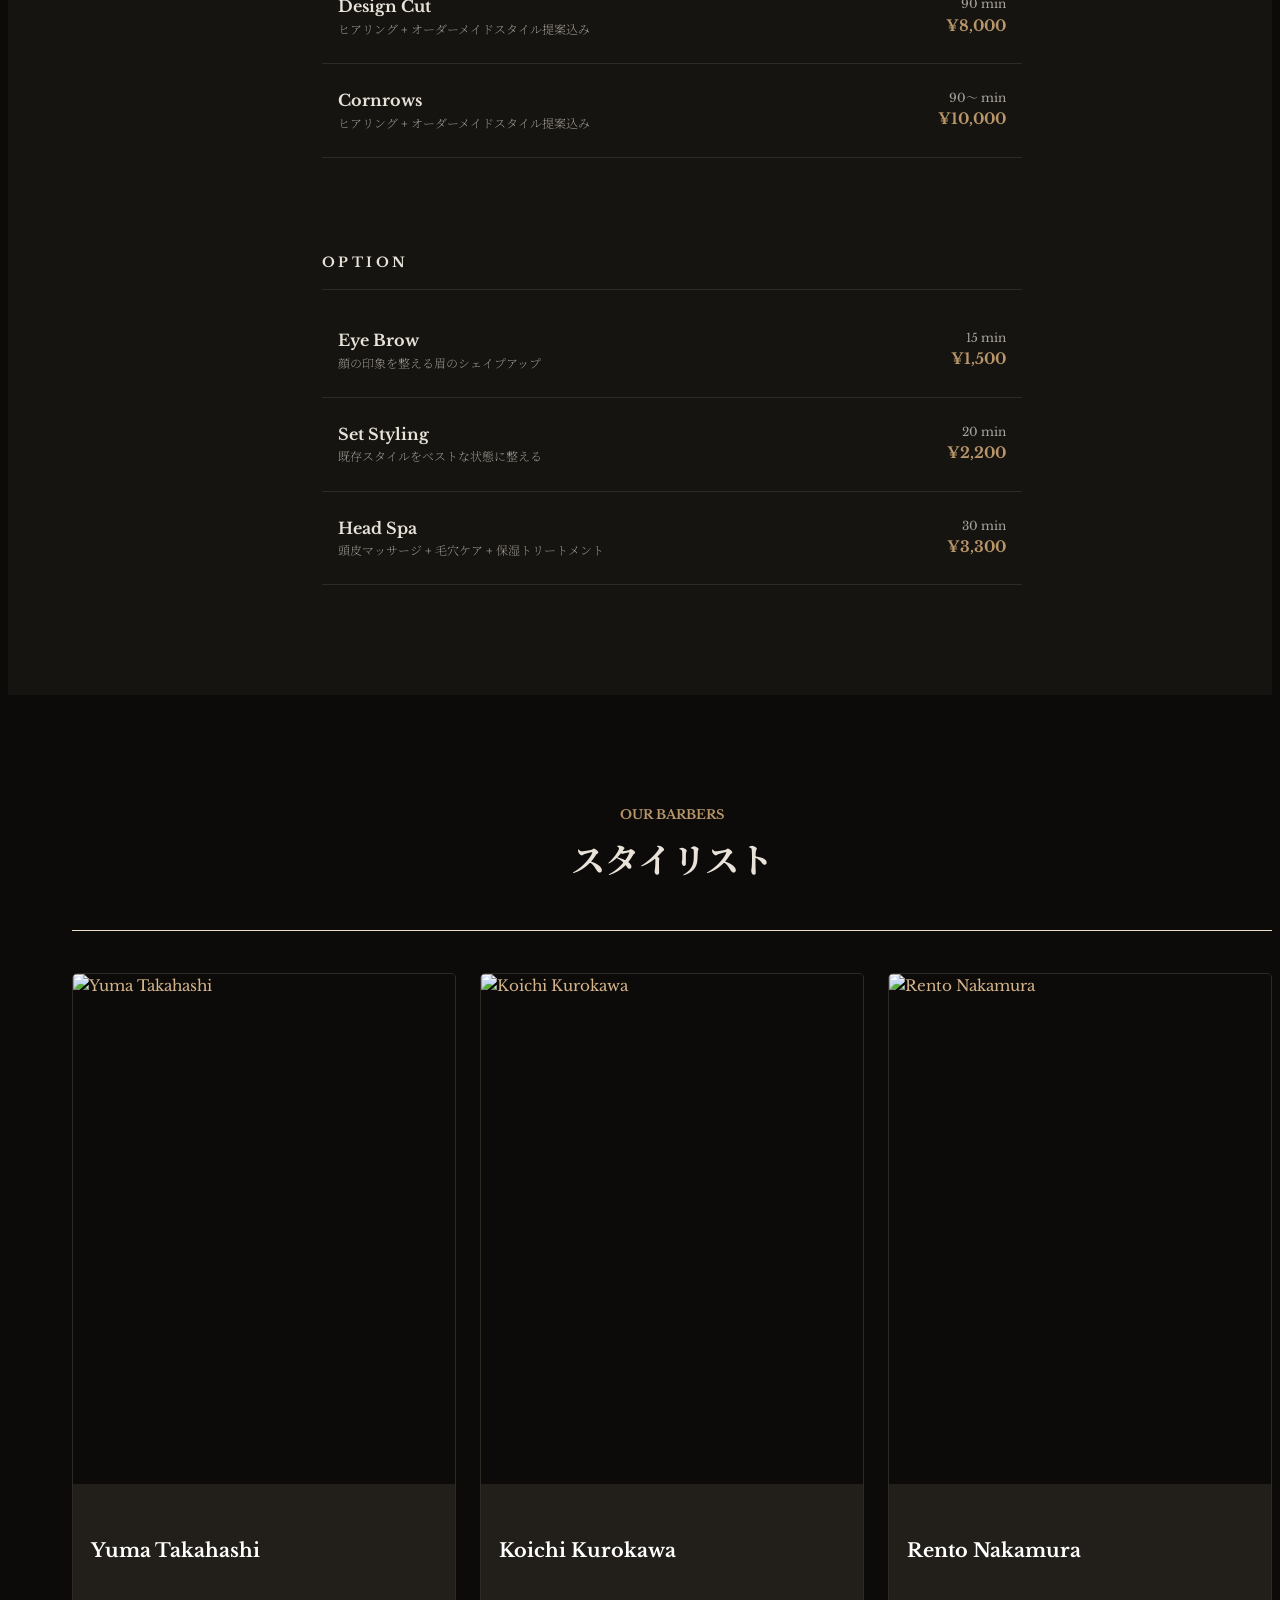
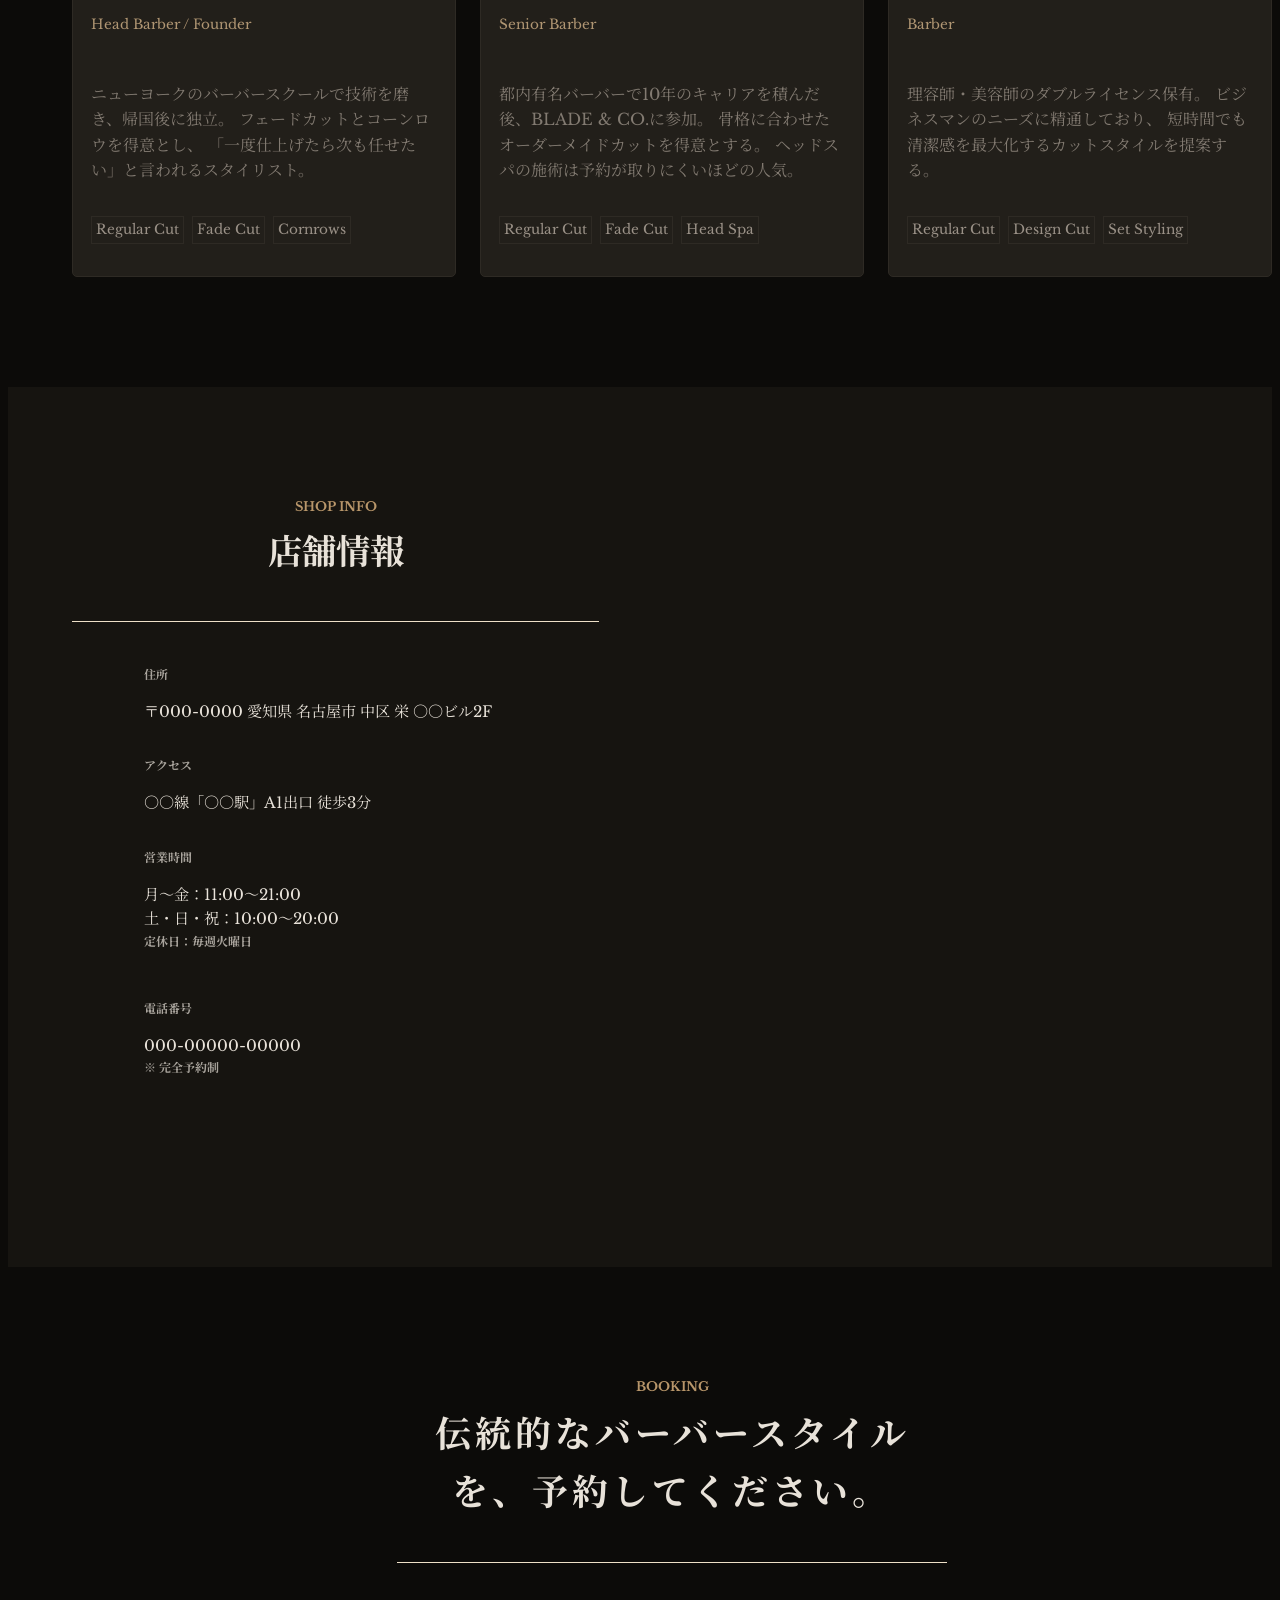
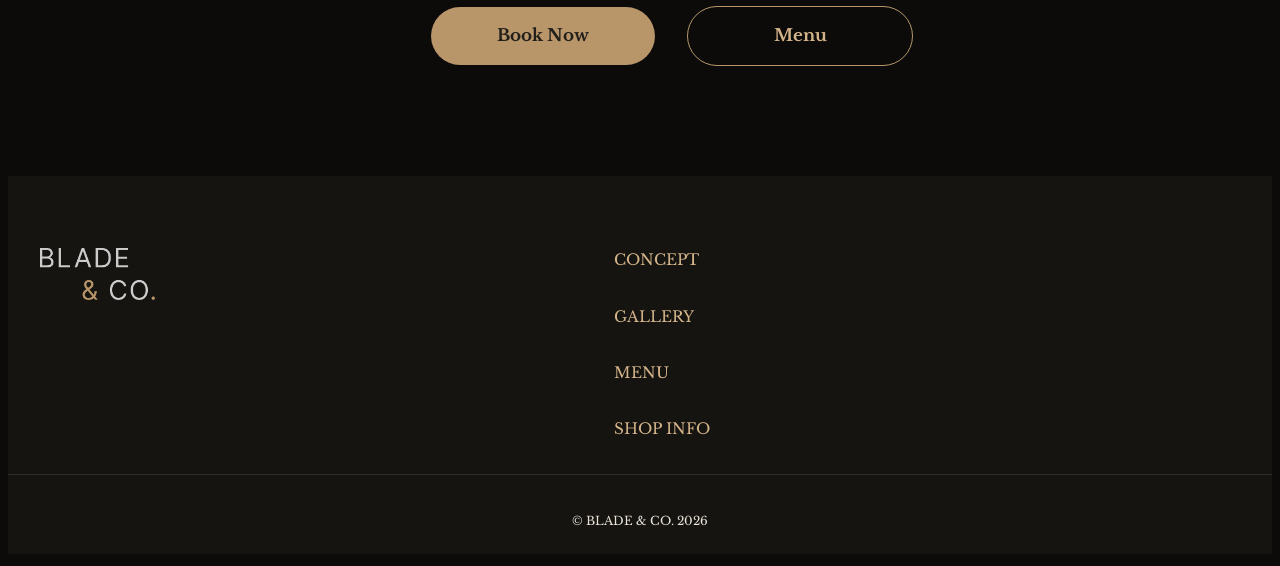
==== commit bda5e079: "Add files via upload" ====
--- a/barber/index.html
+++ b/barber/index.html
@@ -439,7 +439,6 @@
 清潔感を大切にしたり自分の見せ方にこだわりを持つ大人の男性
 
 カラーパレット
-Copy
 :root{
     --gold:        #B8966A;
     --gold-light:  #D4B48A;
--- a/barber/css/style.css
+++ b/barber/css/style.css
@@ -4,7 +4,7 @@
     ============================================================
 
     目次
-    0.  COLOR
+    0.  CSS変数
     1.  BASE STYLE
     2.  LAYOUT
     3.  BUTTON
@@ -17,13 +17,13 @@
     10. SHOP INFO
     11. CTA
     12. FOOTER / BACK TO TOP
-    13. レスポンシブ
+    13. RESPONSE（BREAKPOINT）
     
 ============================================================ */
 
-/* =======================
-COLOR
-======================= */
+/* ======================
+#00 CSS変数
+====================== */
 :root{
     /* ---- メインカラー ---- */
     --gold:        #B8966A;   /* ゴールド（メインアクセント）        */
@@ -34,166 +34,257 @@
     --black:       #0C0B09;   /* 最も深い黒（背景・強調）            */
     --dark:        #161410;   /* ダーク背景（セクション交互）        */
     --mid-dark:    #221F1A;   /* 中間ダーク（カード・フォーム）      */
-    --border:      #2E2A24;   /* ボーダー・区切り線                  */
+    --border:      #2E2A24;   /* ボーダー・区切り線・装飾            */
 
     /* ---- テキストカラー ---- */
     --white:       #FFFFFF;
     --text-main:   #E8E2D9;   /* メインテキスト（オフホワイト）      */
     --text-mid:    #9A9187;   /* 中間テキスト（説明文・補助）        */
     --text-light:  #5C5550;   /* 薄いテキスト（メタ情報・注記）      */
+
+    /* --- フォント --- */
+    --font-display: 'Libre Baskerville', 'Noto Serif JP', serif;     /* 見出し・数字 */
+    --font-body:    'Noto Serif JP', serif;                       /* 本文 */
+
+    /* --- トランジション --- */
+    --transition-fast: .3s ease;
+    --transition-mid:  .5s ease;
+    --transition-slow: .7s ease;
 }
 
 /* =======================
 #01 BASE STYLE
 ======================= */
-html{
+html {
     font-size: 100%;
 }
-body{
-    font-family: 'Libre Baskerville', 'Noto Serif JP', serif;
+body {
     background-color: var(--black);
     color: var(--text-main);
-    font-size: 0.95rem;
-}
-img{
+    font-family: var(--font-display);
+    font-size: 0.85rem;
+    line-height: 1.6;
+}
+img {
     max-width: 100%;
     display: block;
 }
-ul{
+ul {
     list-style: none;
 }
-a{
+a {
     text-decoration: none;
     color: var(--gold-light);
 }
-.sns__icon, .info__icon, .back__icon{
-    color: var(--gold);
-}
 
 /* =======================
 #02 LAYOUT
 ======================= */
-.logo{
-    width: 110px;
+.logo {
+    width: 90px;
     line-height: 1;
 }
-.header__logo{
+.header__logo {
     text-align: center;
 }
-.footer__logo{
-    font-size: 1.25rem;
-}
-.section{
-    padding: 110px 0;
-}
-.sns{
-    font-size: 1.75rem;
-    display: flex;
-    gap: 16px;
-}
-.wrapper{
+.section {
+    padding: 60px 0;
+}
+.wrapper {
     width: 100%;
     max-width: 1200px;
+    padding: 0 16px;
     margin: 0 auto;
-    padding: 0 3%;
-}
-.sec__header{
+}
+.sec__header {
     text-align: center;
-    margin: 0 auto 32px auto;
-}
-.sec__header::after{
+    margin: 0 auto 24px auto;
+}
+.sec__header::after {
+    content: "";
     display: inline-block;
+    background-color: var(--gold-pale);
+    width: 100%; height: 1px;
     text-align: center;
-    content: "";
-    width: 100%;
-    height: 1px;
-    background-color: var(--gold-pale);
-}
-.sec__header .sec__tag{
+}
+.sec__header .sec__tag {
     display: block;
     color: var(--gold);
-    font-size: 0.80rem;
-    margin-bottom: 8px;
-}
-.sec__header .sec__title{
+    font-size: 0.75rem;
+    margin-bottom: 6px;
+}
+.sec__header .sec__title {
     display: block;
-    font-size: 2.15rem;
-    margin-bottom: 16px;
-}
+    font-size: 1.75rem;
+}
+.cta .sec__header {
+    max-width: 90%;
+}
+.cta .sec__header .sec__title{
+    font-size: 1.5rem;
+    letter-spacing: 0.15rem;
+}
+.sns {
+    display: flex;
+    gap: 12px;
+    font-size: 1.5rem;
+}
+.sns__icon, .info__icon, .back__icon {
+    color: var(--gold);
+}
+
 /* =======================
 #03 BUTTON
 ======================= */
-.btns{
+.btns {
+    display: flex;
+    flex-direction: column;
+    align-items: center;
     text-align: center;
-    display: flex;
-    flex-wrap: wrap;
-    justify-content: center;
-    gap: 32px;
-}
-.button{
+    gap: 12px;
+}
+.button {
     border-radius: 40px;
     font-weight: 700;
-    font-size: 1.05rem;
-    width:  160px;
-    padding: 16px 32px;
-    transition: all .5s ease;
-}
-.button--gold{
+    font-size: 0.9rem;
+    width: 140px;
+    padding: 12px 24px;
+    transition: transform var(--transition-mid),
+                background-color var(--transition-mid),
+                color var(--transition-mid);
+}
+.button--gold {
     background-color: var(--gold);
     color: var(--mid-dark);
 }
-.button--line{
+.button--line {
     border: 1px solid var(--gold);
 }
-.button:hover{
+.button:hover {
     transform: translateY(-2px);
 }
-.sns__icon:hover{
+.sns__icon:hover {
     opacity: 0.7;
 }
+.cta__btns {
+    display: flex;
+    flex-direction: column;
+    align-items: center;
+    gap: 16px;
+}
 
 /* =======================
 #04 HEADER（NAVBAR）
 ======================= */
-.header{
+.header {
     width: 100%;
     position: fixed;
     top: 0; left: 0;
     z-index: 70;
     background: transparent;
-    transition: all .3s;
-}
-.header__nav{
+    transition: background-color var(--transition-fast);
+}
+.header__nav {
     width: 100%;
-    padding: 12px 5%;
-    display: grid;
-    grid-template-columns: 1fr auto 1fr;
+    padding: 12px 16px;
+    display: flex;
     align-items: center;
-}
-.header__nav.is-scrolled{
+    justify-content: space-between;
+    transition: background-color var(--transition-mid),
+                backdrop-filter var(--transition-mid);
+}
+.header__nav.is-scrolled {
     background-color: var(--border);
-    padding: 12px 5%;
-}
-.header__menu{
-    display: flex;
-    gap: 32px;
-    justify-self: start;
-}
-.header__sns{
-    justify-self: end;
-}
-.header__toggle{
+    backdrop-filter: blur(10px);
+}
+.header__logo {
+    padding: 8px 0;
+}
+.header__menu {
+    max-width: 180px;
+    width: 80%; height: 100vh;
+    background-color: var(--black);
+    display: flex;
+    flex-direction: column;
+    position: fixed;
+    top: 0; left: 0;
+    padding: 24px;
+    z-index: 90;
+    transform: translateX(-100%);
+    transition: transform var(--transition-slow);
+}
+.header__menu.is-open {
+    transform: translateX(0);
+}
+.header__menu li {
+    margin-bottom: 24px;
+}
+.header__menu a {
+    display: block;
+    font-family: var(--font-body);
+    font-weight: 600;
+    font-size: 1.10rem;
+    letter-spacing: 0.1rem;
+    padding: 8px 0;
+}
+.header__toggle {
+    display: block;
+    width: 25px; height: 16px;
+    position: relative;
+    z-index: 100;
+    cursor: pointer;
+}
+.header__toggle span {
+    background-color: var(--gold-light);
+    width: 100%; height: 2px;
+    position: absolute;
+    transition: transform var(--transition-mid);
+}
+.header__toggle span:nth-of-type(1) {
+    top: 0;
+}
+.header__toggle span:nth-of-type(2) {
+    top: 8px;
+    transition: transform var(--transition-slow),
+                opacity var(--transition-slow);
+}
+.header__toggle span:nth-of-type(3) {
+    top: 16px;
+}
+.header__toggle.is-open span:nth-of-type(1) {
+    top: 8px;
+    transform: rotate(225deg);
+}
+.header__toggle.is-open span:nth-of-type(2) {
+    opacity: 0;
+    transform: translateX(100px);
+}
+.header__toggle.is-open span:nth-of-type(3) {
+    top: 8px;
+    transform: rotate(-225deg);
+}
+.header__mask {
     display: none;
-}
-.header__mask{
+    transition: opacity var(--transition-slow);
+}
+.header__mask.is-open {
+    display: block;
+    width: 100%; height: 100vh;
+    background-color: var(--mid-dark);
+    opacity: 0.5;
+    position: fixed;
+    top: 0; left: 0;
+    z-index: 80;
+}
+.header__sns {
     display: none;
 }
 
 /* =======================
 #05 HERO
 ======================= */
-.hero{
-    width: 100%; height: 100vh;
+.hero {
+    width: 100%; height: calc(100vh - 15vh);
     background-image: url(../img/allef-vinicius-IvQeAVeJULw-unsplash.webp);
     background-position: center;
     background-repeat: no-repeat;
@@ -201,97 +292,98 @@
     display: flex;
     align-items: center;
     text-align: center;
+    padding-top: 80px;
     position: relative;
 }
-.hero::before{
+.hero::before {
     content: "";
     position: absolute;
     inset: 0;
     background-color: rgba(0, 0, 0, 0.6);
 }
-.hero__inner{
-    max-width: 880px;
+.hero__inner {
+    max-width: 90%;
     margin: 0 auto;
     position: relative;
     z-index: 60;
 }
-.hero__lead{
-    font-family: 'Libre Baskerville', serif;
+.hero__lead {
     color: var(--gold);
-    letter-spacing: 4px;
-    font-size: 0.90rem;
-    margin-bottom: 20px;
+    letter-spacing: 0.15rem;
+    font-size: 0.75rem;
+    margin-bottom: 16px;
     position: relative;
 }
-.hero__title{
-    font-family: 'Noto Serif JP', serif;
+.hero__title {
     font-weight: bold;
-    font-size: 4.25rem;
-    margin-bottom: 30px;
-}
-.fadein{
+    font-size: 2.0rem;
+    margin-bottom: 24px;
+}
+/* =======================
+## HERO ANIMATIONS
+======================= */
+.fadein {
     opacity: 0;
     transform: translateY(30px);
     animation: heroFade 1s .5s forwards;
 }
-@keyframes heroFade{
+@keyframes heroFade {
     to{
         opacity:1;
         transform:translateY(0);
     }
 }
-.delay1{
+.delay1 {
     animation-delay: .3s;
 }
-.delay2{
+.delay2 {
     animation-delay: .6s;
 }
-.delay3{
+.delay3 {
     animation-delay: .9s;
 }
 
 /* =======================
 #06 CONCEPT
 ======================= */
-.concept{
+.concept {
     width: 100%;
     background-color: var(--dark);
 }
-.concept__list{
-    display: grid;
-    grid-template-columns: 1fr 1.5fr;
+.concept__list {
+    display: flex;
+    flex-direction: column-reverse;
     gap: 32px;
 }
-.concept__text{
-    letter-spacing: 1.0px;
-    line-height: 2.0;
-    font-size: 1.0rem;
-    margin-bottom: 40px;
-}
-.concept__text strong{
+.concept__text {
+    font-size: 0.9rem;
+    line-height: 1.8;
+    margin-bottom: 32px;
+}
+.concept__text strong {
     font-weight: 700;
-    font-size: 1.25rem;
-}
-.concept__detail{
-    font-size: 0.80rem;
+    font-size: 1.1rem;
+}
+.concept__detail {
+    font-size: 0.75rem;
 }
 .concept__detail li{
     position: relative;
-    margin: 0 0 16px 16px;
+    margin: 0 0 12px 12px;
 }
 .concept__detail li::before{
     content: "";
     width: 0; height: 0;
     border-style: solid;
-    border-width: 5px 0 5px 7px;
+    border-width: 4px 0 4px 6px;
     border-color: transparent transparent transparent var(--text-main);
     position: absolute;
-    top: 20%; left: -16px; bottom: 0;
-}
-.concept__image{
-    width: 100%; height: 100%;
-}
-.concept__image img{
+    top: 20%; left: -12px; bottom: 0;
+}
+.concept__image {
+    width: 100%; height: 300px;
+}
+.concept__image img {
     width: 100%; height: 100%;
     object-fit: cover;
 }
@@ -299,35 +391,38 @@
 /* =======================
 #07 STYLE GALLERY
 ======================= */
-.gallery{
+.gallery {
     width: 100%;
 }
-.gallery__box{
+.gallery__box {
     display: grid;
-    grid-template-columns: 2fr repeat(2,1fr);
-    grid-template-rows: 300px 260px;
-    gap: 16px;
-    padding: 0 5%;
-}
-.gallery__item--large{
-    grid-row: 1/3;
-}
-.gallery__item{
-    width: 100%; height: 100%;
+    grid-template-columns: 1fr;
+    grid-template-rows: auto;
+    gap: 32px;
+    padding: 0 16px;
+}
+.gallery__item--large {
+    grid-column: auto;
+}
+.gallery__item {
+    width: 100%; 
+    height: auto;
+    aspect-ratio: 4/3;
     position: relative;
-    transition: all .5s;
-}
-.gallery__item:hover{
-    transform: scale(1.1);
-}
-.gallery__item img{
+    transition: transform var(--transition-mid);
+}
+.gallery__item:hover {
+    transform: scale(1.05);
+}
+.gallery__item img {
     width: 100%; height: 100%;
     object-fit: cover;
     display: block;
-    transition: all .5s ease;
     opacity: 0.7;
-}
-.gallery__title{
+    transition: transform var(--transition-mid),
+                opacity var(--transition-mid);
+}
+.gallery__title {
     position: absolute;
     left: 10px; bottom: 0;
 }
@@ -335,60 +430,62 @@
 /* =======================
 #08 MENU
 ======================= */
-.menu{
+.menu {
     width: 100%;
     background-color: var(--dark);
 }
-.menu p{
+.menu p {
     text-align: center;
-    margin-bottom: 52px;
-}
-.menu__container{
-    max-width: 700px;
+    font-size: 0.9rem;
+    margin-bottom: 32px;
+}
+.menu__container {
+    max-width: 100%;
     display: flex;
     flex-direction: column;
-    gap: 40px;
+    gap: 32px;
+    padding: 0 16px;
     margin: 0 auto;
 }
-.menu__category{
-    margin-bottom: 40px;
-}
-.menu__category:last-child{
+.menu__category {
+    margin-bottom: 32px;
+}
+.menu__category:last-child {
     margin-bottom: 0;
 }
-.menu__title{
-    font-size: 0.85rem;
+.menu__title {
+    font-size: 0.8rem;
     font-weight: 700;
-    letter-spacing: 0.25em;
+    letter-spacing: 0.15rem;
     text-transform: uppercase;
     border-bottom: 1px solid var(--border);
-    padding-bottom: 16px;
-}
-.menu__list{
-    display:grid;
+    padding-bottom: 12px;
+}
+.menu__list {
+    display: grid;
     grid-template-columns: 1fr auto;
     border-bottom: 1px solid var(--border);
-    padding: 24px 16px;
-    margin:0 auto;
-}
-.menu__list:hover{
+    padding: 20px 12px;
+    margin: 0 auto;
+}
+.menu__list:hover {
     background-color: var(--mid-dark);
 }
-.menu__left{
+.menu__left {
+    font-weight: 100;
+    font-size: 0.9rem;
     text-align: left;
-    font-weight: 100;
-    font-size: 1.0rem;
-}
-.menu__right{
+}
+.menu__right {
     text-align: right;
 }
 .menu__left span,
-.menu__right span{
+.menu__right span {
     display: block;
-    font-size: 0.75rem;
+    font-size: 0.7rem;
     opacity: 0.7;
 }
-.menu__right strong{
+.menu__right strong {
     display: block;
     color: var(--gold);
 }
@@ -396,69 +493,73 @@
 /* =======================
 #09 BARBER
 ======================= */
-.barber{
+.barber {
     width: 100%;
 }
-.barber__box{
+.barber__box {
     display: grid;
-    grid-template-columns: repeat(3, 1fr);
+    grid-template-columns: 1fr;
     gap: 24px;
 }
-.barber__card{
+.barber__card {
     background-color: var(--mid-dark);
     border: 1px solid var(--border);
     border-radius: 5px;
     cursor: pointer;
     overflow: hidden;
-    transition: all .5s ease;
+    transition: transform var(--transition-mid),
+                border-color var(--transition-mid);
 }
 .barber__card:hover{
-    transform: translateY(-8px);
+    transform: translateY(-4px);
     border: 1px solid var(--gold);
 }
 .barber__image{
     aspect-ratio: 3/4;
     overflow: hidden;
 }
-.barber__card img{
+.barber__card img {
     width: 100%; height: 100%;
     background-color: var(--black);
     aspect-ratio: unset;
     object-fit: cover;
     object-position: top;
-    transition: all .5s ease;
-}
-.barber__card:hover img{
-    transform: scale(1.03);
-}
-.barber__info{
+    transition: transform var(--transition-mid);
+}
+.barber__card:hover img {
+    transform: scale(1.02);
+}
+.barber__info {
     display: flex;
     flex-direction: column;
-    gap: 16px;
-    padding: 32px 18px;
-}
-.barber__name{
+    gap: 12px;
+    padding: 24px 16px;
+}
+.barber__name {
     color: var(--white);
-}
-.barber__position{
-    font-size: 0.85rem;
+    font-size: 1.1rem;
+}
+.barber__position {
+    font-size: 0.8rem;
     opacity: 0.8;
 }
-.barber__text{
+.barber__text {
     color: var(--text-mid);
     opacity: 0.8;
-}
-.barber__tags{
-    font-size: 0.85rem;
-    display: flex;
-    gap: 8px;
-}
-.barber__tags span{
+    font-size: 0.9rem;
+}
+.barber__tags {
+    font-size: 0.8rem;
+    display: flex;
+    flex-wrap: wrap;
+    gap: 6px;
+}
+.barber__tags span {
     color: var(--text-mid);
     border: 1px solid var(--border);
     padding: 2px 4px;
 }
-.barber__card:hover .barber__tags span{
+.barber__card:hover .barber__tags span {
     color: var(--gold);
     border: 1px solid var(--gold);
 }
@@ -466,318 +567,503 @@
 /* =======================
 #10 SHOP INFO
 ======================= */
-.info{
+.info {
     width: 100%;
     background-color: var(--dark);
 }
-.info__list{
-    display: flex;
+.info__list {
+    display: flex;
+    flex-direction: column;
+    gap: 24px;
+}
+.info__item {
+    width: 100%;
+}
+.info__addr dl {
+    display: flex;
+    flex-direction: column;
+    gap: 24px;
+    margin-bottom: 24px;
+}
+.info__addr .fa-solid {
+    font-size: 1.25rem;
+}
+.info__addr dd {
+    display: flex;
+    flex-direction: column;
+}
+.info__addr dd strong {
+    font-size: 0.7rem;
+    padding-bottom: 12px;
+    opacity: 0.7;
+}
+.info__sns {
+    font-size: 1.5rem;
+    gap: 24px;
+    display: flex;
+    justify-content: center;
+}
+.info__map{
+    width: 100%; height: 300px;
+}
+.info__map iframe {
+    width: 100%; height: 100%;
+    filter: grayscale(1);
+}
+
+/* =======================
+#11 CTA
+======================= */
+.cta {
+    width: 100%;
+}
+
+/* =======================
+#12 FOOTER
+======================= */
+.footer {
+    width: 100%;
+    background-color: var(--dark);
+    padding-top: 32px;
+}
+.footer__inner{
+    display: flex;
+    flex-direction: column;
     justify-content: space-between;
     align-items: center;
-}
-.info__item{
-    width: 40%;
-}
-.info__addr dl{
-    display: flex;
-    flex-wrap: wrap;
     gap: 32px;
-    margin-bottom: 32px;
-}
-.info__addr .fa-solid{
-    font-size: 1.5rem;
-}
-.info__addr dd{
+    border-bottom: 1px solid var(--border);
+    padding: 24px;
+}
+.footer__nav{
     display: flex;
     flex-direction: column;
-}
-.info__addr dd strong{
-    font-size: 0.75rem;
-    padding-bottom: 16px;
-    opacity: 0.7;
-}
-.info__sns{
-    font-size: 2.0rem;
-    gap: 32px;
-}
-.info__map{
-    width: 50%; height: 100%;
-}
-.info__map iframe{
-    width: 100%; height: 450px;
-    filter: grayscale(1);
-}
-
-/* =======================
-#11 CTA
-======================= */
-.cta{
-    width: 100%;
-}
-.cta .sec__header{
-    max-width: 550px;
-}
-.cta .sec__header .sec__title{
-    letter-spacing: 0.25rem;
-}
-
-/* =======================
-#12 FOOTER
-======================= */
-.footer{
-    width: 100%;
-    background-color: var(--dark);
-    padding-top: 40px;
-}
-.footer__inner{
-    display: flex;
-    justify-content: space-between;
-    align-items: flex-start;
-    border-bottom: 1px solid var(--border);
-    padding: 32px;
-}
-.footer__nav{
-    display: flex;
-    flex-direction: column;
+    align-items: center;
 }
 .footer__nav a{
-    margin-bottom: 32px;
+    margin-bottom: 24px;
 }
 .footer__nav a:last-child{
     margin-bottom: 0;
 }
 .footer .copyright{
     text-align: center;
-    font-size: 0.75rem;
-    padding: 24px 0;
+    font-size: 0.7rem;
+    padding: 20px 0;
 }
 
 /* =======================
 BACK TO TOP
 ======================= */
-.back__top{
-    transition: all .5s ease;
-}
-.back__top.is-visual{
+.back__top {
+    width: 40px; height: 40px;
+    background-color: var(--border);
+    border-radius: 50%;
     position: fixed;
-    right: 32px; bottom: 32px;
-    width: 48px; height: 48px;
-    background-color: var(--border);
-    border-radius: 50px;
+    bottom: 16px; right: 16px;
+    display: flex;
+    align-items: center;
+    justify-content: center;
     z-index: 100;
-}
-
-/* =======================
-#13 RESPONSE
-======================= */
-@media(max-width:1024px){
-
-    /* =======================
-    #02 LAYOUT
-    ======================= */
-    .wrapper{
+    opacity: 0;
+    visibility: hidden;
+    cursor: pointer;
+    transition: background-color var(--transition-fast),
+                transform var(--transition-fast),
+                opacity var(--transition-fast);
+}
+.back__top.is-visual {
+    opacity: 1;
+    visibility: visible;
+}
+
+/* =======================
+#13 RESPONSE（BREAKPOINT）
+======================= */
+/* =======================
+## Mobile Landscape（576px以上）
+======================= */
+@media (min-width: 576px) {
+    /* BUTTON */
+    .button {
+        font-size: 0.95rem;
+        width: 150px;
+        padding: 14px 28px;
+    }
+    /* HERO */
+    .hero__lead {
+        letter-spacing: 0.2rem;
+        font-size: 0.8rem;
+        margin-bottom: 18px;
+    }
+    .hero__title {
+        font-size: 2.5rem;
+        margin-bottom: 26px;
+    }
+    /* STYLE GALLERY */
+    .gallery__box {
+        grid-template-columns: repeat(2, 1fr);
+        gap: 24px;
+    }
+    .gallery__item:hover {
+        transform: scale(1.08);
+    }
+}
+/* =======================
+## TABLET（768px以上）
+======================= */
+@media (min-width: 768px) {
+    /* BASE STYLE */
+    body {
+        font-size: 0.95rem;
+    }
+    /* LAYOUT */
+    .logo {
+        width: 100px;
+    }
+    .section {
+        padding: 95px 0;
+    }
+    .sns {
+        font-size: 1.65rem;
+        gap: 14px;
+    }
+    .sec__header {
+        margin: 0 auto 28px auto;
+    }
+    .sec__header .sec__title {
+        font-size: 1.9rem;
+        margin-bottom: 14px;
+    }
+    .cta .sec__header {
+        max-width: 550px;
+    }
+    .cta .sec__header .sec__title {
+        letter-spacing: 0.25rem;
+        font-size: 1.9rem;
+    }
+    /* BUTTON */
+    .btns {
+        gap: 32px;
+    }
+    .button {
+        font-size: 1rem;
+        width: 160px;
+        padding: 15px 30px;
+    }
+    .hero__btns {
+        flex-direction: row;
+        justify-content: center;
+        align-items: center;
+        gap: 16px;
+    }
+    .cta__btns {
+        flex-direction: row;
+        justify-content: center;
+        gap: 32px;
+    }
+    /* HEADER（NAVBAR） */
+    .header__nav {
+        display: grid;
+        grid-template-columns: 1fr auto 1fr;
+        padding: 12px 24px;
+    }
+    .header__menu {
+        position: static;
+        width: auto; height: auto;
+        max-width: none;
+        flex-direction: row;
+        align-items: center;
+        gap: 10px;
+        transform: none;
+        background: transparent;
+        padding: 0;
+    }
+    .header__menu li {
+        margin-bottom: 0;
+    }
+    .header__menu a {
+        font-size: 0.85rem;
+        letter-spacing: 0.1rem;
+    }
+    .header__sns {
+        display: flex;
+        justify-content: flex-end;
+    }
+    .header__toggle {
+        display: none;
+    }
+    .header__mask {
+        display: none;
+    }
+    /* HERO */
+    .hero {
+        height: 100vh;
+        padding-top: 0;
+    }
+    .hero__inner {
+        max-width: 700px;
+    }
+    .hero__lead {
+        letter-spacing: 4px;
+        font-size: 0.85rem;
+        margin-bottom: 20px;
+    }
+    .hero__title {
+        font-size: 3rem;
+        margin-bottom: 28px;
+    }
+    /* CONCEPT */
+    .concept__text {
+        text-align: justify;
+        line-height: 2.0;
+        font-size: 1rem;
+        margin-bottom: 40px;
+    }
+    .concept__text strong {
+        font-size: 1.25rem;
+    }
+    .concept__detail {
+        font-size: 0.8rem;
+    }
+    .concept__detail li {
+        margin: 0 0 16px 16px;
+    }
+    .concept__detail li::before {
+        border-width: 5px 0 5px 7px;
+        left: -16px;
+    }
+    .concept__image {
+        height: 400px;
+    }
+    .concept__item {
+        padding: 0 80px;
+    }
+    /* STYLE GALLERY */
+    .gallery__box {
+        grid-template-columns: 2fr repeat(2, 1fr);
+        grid-template-rows: 300px 260px;
+        gap: 16px;
         padding: 0 5%;
     }
-    /* =======================
-    #04 HEADER（NAVBAR）
-    ======================= */
-    .header__nav{
-        padding: 12px 5%;
-    }
-   .js-nav.is-scrolled{
-        background-color: var(--border);
-        padding: 12px 5%;
-    }
-    .header__menu{
-        width: 260px; height: 100vh;
-        background-color: var(--black);
-        display: flex;
+    .gallery__item--large {
+        grid-row: 1/3;
+    }
+    .gallery__item {
+        height: 100%;
+        aspect-ratio: auto;
+    }
+    .gallery__item:hover {
+        transform: scale(1.1);
+    }
+    /* MENU */
+    .menu p {
+        margin-bottom: 52px;
+        font-size: 1rem;
+    }
+    .menu__container {
+        max-width: 700px;
+        gap: 40px;
+        padding: 0;
+    }
+    .menu__category {
+        margin-bottom: 40px;
+    }
+    .menu__title {
+        font-size: 0.85rem;
+        letter-spacing: 0.25em;
+        padding-bottom: 16px;
+    }
+    .menu__list {
+        padding: 24px 16px;
+    }
+    .menu__left {
+        font-size: 1rem;
+    }
+    .menu__left span,
+    .menu__right span {
+        font-size: 0.75rem;
+    }
+    /* BARBER */
+    .barber__box {
+        grid-template-columns: repeat(2, 1fr);
+    }
+    .barber__card:hover {
+        transform: translateY(-8px);
+    }
+    .barber__info {
+        gap: 16px;
+        padding: 32px 18px;
+    }
+    .barber__name {
+        font-size: 1.2rem;
+    }
+    .barber__position {
+        font-size: 0.85rem;
+    }
+    .barber__text {
+        font-size: 1rem;
+    }
+    .barber__tags {
+        font-size: 0.85rem;
+        gap: 8px;
+    }
+    /* SHOP INFO */
+    .info__list {
         flex-direction: column;
-        padding: 32px 6% 32px 3%;
-        position: fixed;
-        top: 0; left: -260px;
-        z-index: 90;
-        transition: all .7s;
-    }
-    .header__menu.is-open{
-        left: 0;
-    }
-    .header__sns{
-        display: none;
-    }
-    .header__toggle{
-        display: block;
-        width: 30px; height: 20px;
-        position: absolute;
-        top: 30px; right: 30px;
-        z-index: 100;
-        cursor: pointer;
-        transition: all .5s ease;
-    }
-    .header__toggle span{
-        background-color: var(--gold-light);
-        width: 30px; height: 2px;
-        position: absolute;
-    }
-    .header__toggle span:nth-of-type(1){
-        top: 0;
-        transition: all .5s ease;
-    }
-    .header__toggle span:nth-of-type(2){
-        top: 10px;
-        transition: all 1.0s ease;
-    }
-    .header__toggle span:nth-of-type(3){
-        top: 20px;
-        transition: all .5s ease;
-    }
-    .header__toggle.is-open span:nth-of-type(1){
-        top: 10px;
-        transform: rotate(225deg);
-    }
-    .header__toggle.is-open span:nth-of-type(2){
-        transform: translateX(100px);
-        opacity: 0;
-    }
-    .header__toggle.is-open span:nth-of-type(3){
-        top: 10px;
-        transform: rotate(-225deg);
-    }
-    .header__mask{
-        transition: transform .7s ease;
-    }
-    .header__mask.is-open{
-        display: block;
-        width: 100%; height: 100vh;
-        background-color: var(--mid-dark);
-        opacity: 0.5;
-        position: fixed;
-        top: 0; left: 0;
-        z-index: 80;
-    }
-    /* =======================
-    #06 CONCEPT
-    ======================= */
-    .concept__list{
-        grid-template-columns: 1fr;
         gap: 40px;
     }
-    .concept__image{
-        height: 400px; order: -1;
-    }
-    .concept__item{
-        padding: 0 16%;
-    }
-    /* =======================
-    #09 BARBER
-    ======================= */
-    .barber__box{
-        grid-template-columns: repeat(2, 1fr);
-    }
-    /* =======================
-    #10 SHOP INFO
-    ======================= */
-    .info__list{
-        flex-direction: column;
-    }
-    .info__item,
-    .info__map{
+    .info__item {
         width: 100%;
-    }
-    .info__item{
+        margin-bottom: 40px;
+    }
+    .info__addr dl {
+        flex-direction: row;
+        flex-wrap: wrap;
+        gap: 32px;
         margin-bottom: 32px;
     }
-    /* =======================
-    #12 FOOTER
-    ======================= */
-    .footer__inner{
-    padding: 32px;
-    }
-}
-
-@media(max-width:890px){
-    /* =======================
-    #03 BUTTON
-    ======================= */
-    .button{
-        font-size: 1.0rem;
-        padding: 15px 30px;
-    }
-    /* =======================
-    #05 HERO
-    ======================= */
-    .hero__lead{
+    .info__addr .fa-solid {
+        font-size: 1.5rem;
+    }
+    .info__addr dd strong {
         font-size: 0.75rem;
-    }
-    .hero__title{
-        font-size: 3.0rem;
-    }
-}
-
-@media(max-width:640px){
-
-    /* =======================
-    #02 LAYOUT
-    ======================= */
-    .section{
-        padding: 80px 0;
-    }
-    /* =======================
-    #03 BUTTON
-    ======================= */
-    .btns{
-        flex-direction: column;
-    }
-    .button{
-        font-size: 0.85rem;
-    }
-    /* =======================
-    #05 HERO
-    ======================= */
-    .hero{
-        text-align: left;
-    }
-    .hero__lead{
-        font-size: 0.5rem;
-    }
-    .hero__title{
-        font-size: 2.0rem;
-    }
-    /* =======================
-    #07 STYLE GALLERY
-    ======================= */
-    .gallery__box{
-        grid-template-columns: 1fr;
-        grid-template-rows: auto;
+        padding-bottom: 16px;
+    }
+    .info__sns {
+        font-size: 2rem;
         gap: 32px;
-    }
-    .gallery__item{
-        aspect-ratio: 4/3;
-    }
-    .gallery__item:hover{
-        transform: scale(1.05);
-    }
-    .gallery__item--large{
-        grid-column: auto;
-    }
-    /* =======================
-    #09 BARBER
-    ======================= */
-    .barber__box{
-        grid-template-columns: repeat(1, 1fr);
-    }
-    /* =======================
-    #11 CTA
-    ======================= */
-    .cta__btns{
+        justify-content: flex-start;
+    }
+    .info__map {
+        height: 400px;
+    }
+    /* FOOTER */
+    .footer {
+        padding-top: 40px;
+    }
+    .footer__inner {
+        flex-direction: row;
+        align-items: flex-start;
+        padding: 32px;
+        gap: 0;
+    }
+    .footer__nav {
+        align-items: flex-start;
+    }
+    .footer__nav a {
+        margin-bottom: 32px;
+    }
+    .footer .copyright {
+        font-size: 0.75rem;
+        padding: 24px 0;
+    }
+    /* BACK TO TOP */
+    .back__top.is-visual {
+        right: 32px;
+        bottom: 32px;
+        width: 48px;
+        height: 48px;
+    }
+    .back__top.is-visual i {
+        font-size: 1.5rem;
+    }
+
+}
+/* =======================
+## DESKTOP（1024px以上）
+======================= */
+@media (min-width: 1024px) {
+    /* LAYOUT */
+    .logo {
+        width: 115px;
+    }
+    .footer__logo {
+        font-size: 1.25rem;
+    }
+    .section {
+        padding: 110px 0;
+    }
+    .wrapper {
+        padding: 0 64px;
+    }
+    .sns {
+        gap: 16px;
+        font-size: 2rem;
+    }
+    .sec__header {
+        margin: 0 auto 32px auto;
+    }
+    .sec__header .sec__tag {
+        font-size: 0.8rem;
+        margin-bottom: 8px;
+    }
+    .sec__header .sec__title {
+        font-size: 2.15rem;
+        margin-bottom: 16px;
+    }
+    .cta .sec__header .sec__title {
+        font-size: 2.25rem;
+    }
+    /* BUTTON */
+    .button {
+        font-size: 1.05rem;
+        padding: 16px 32px;
+    }
+    /* HEADER（NAVBAR） */
+    .header__nav {
+        padding: 12px 36px;
+    }
+    .header__menu {
+        gap: 20px;
+    }
+    /* HERO */
+    .hero__inner {
+        max-width: 880px;
+    }
+    .hero__lead {
+        font-size: 0.9rem;
+        margin-bottom: 20px;
+    }
+    .hero__title {
+        font-size: 4.25rem;
+        margin-bottom: 30px;
+    }
+    /* CONCEPT */
+    .concept__list {
+        display: grid;
+        grid-template-columns: 1fr 1.15fr;
+        gap: 32px;
+    }
+    .concept__image {
+        height: 100%;
+        order: 0;
+    }
+    .concept__item {
+        padding: 0;
+    }
+    /* STYLE GALLERY */
+    .gallery__box {
+        padding: 0 40px;
+    }
+    /* BARBER */
+    .barber__box {
+        grid-template-columns: repeat(3, 1fr);
+    }
+    /* SHOP INFO */
+    .info__list {
+        flex-direction: row;
         align-items: center;
     }
-    /* =======================
-    #12 FOOTER
-    ======================= */
-    .footer__inner{
-        flex-direction: column;
-        gap: 32px;
-        align-items: center;
+    .info__item {
+        width: 50%;
+        margin-bottom: 0;
+    }
+    .info__map {
+        width: 60%; height: 450px;
+    }
+    /* FOOTER */
+    .footer__inner {
+        padding: 32px;
     }
 }
